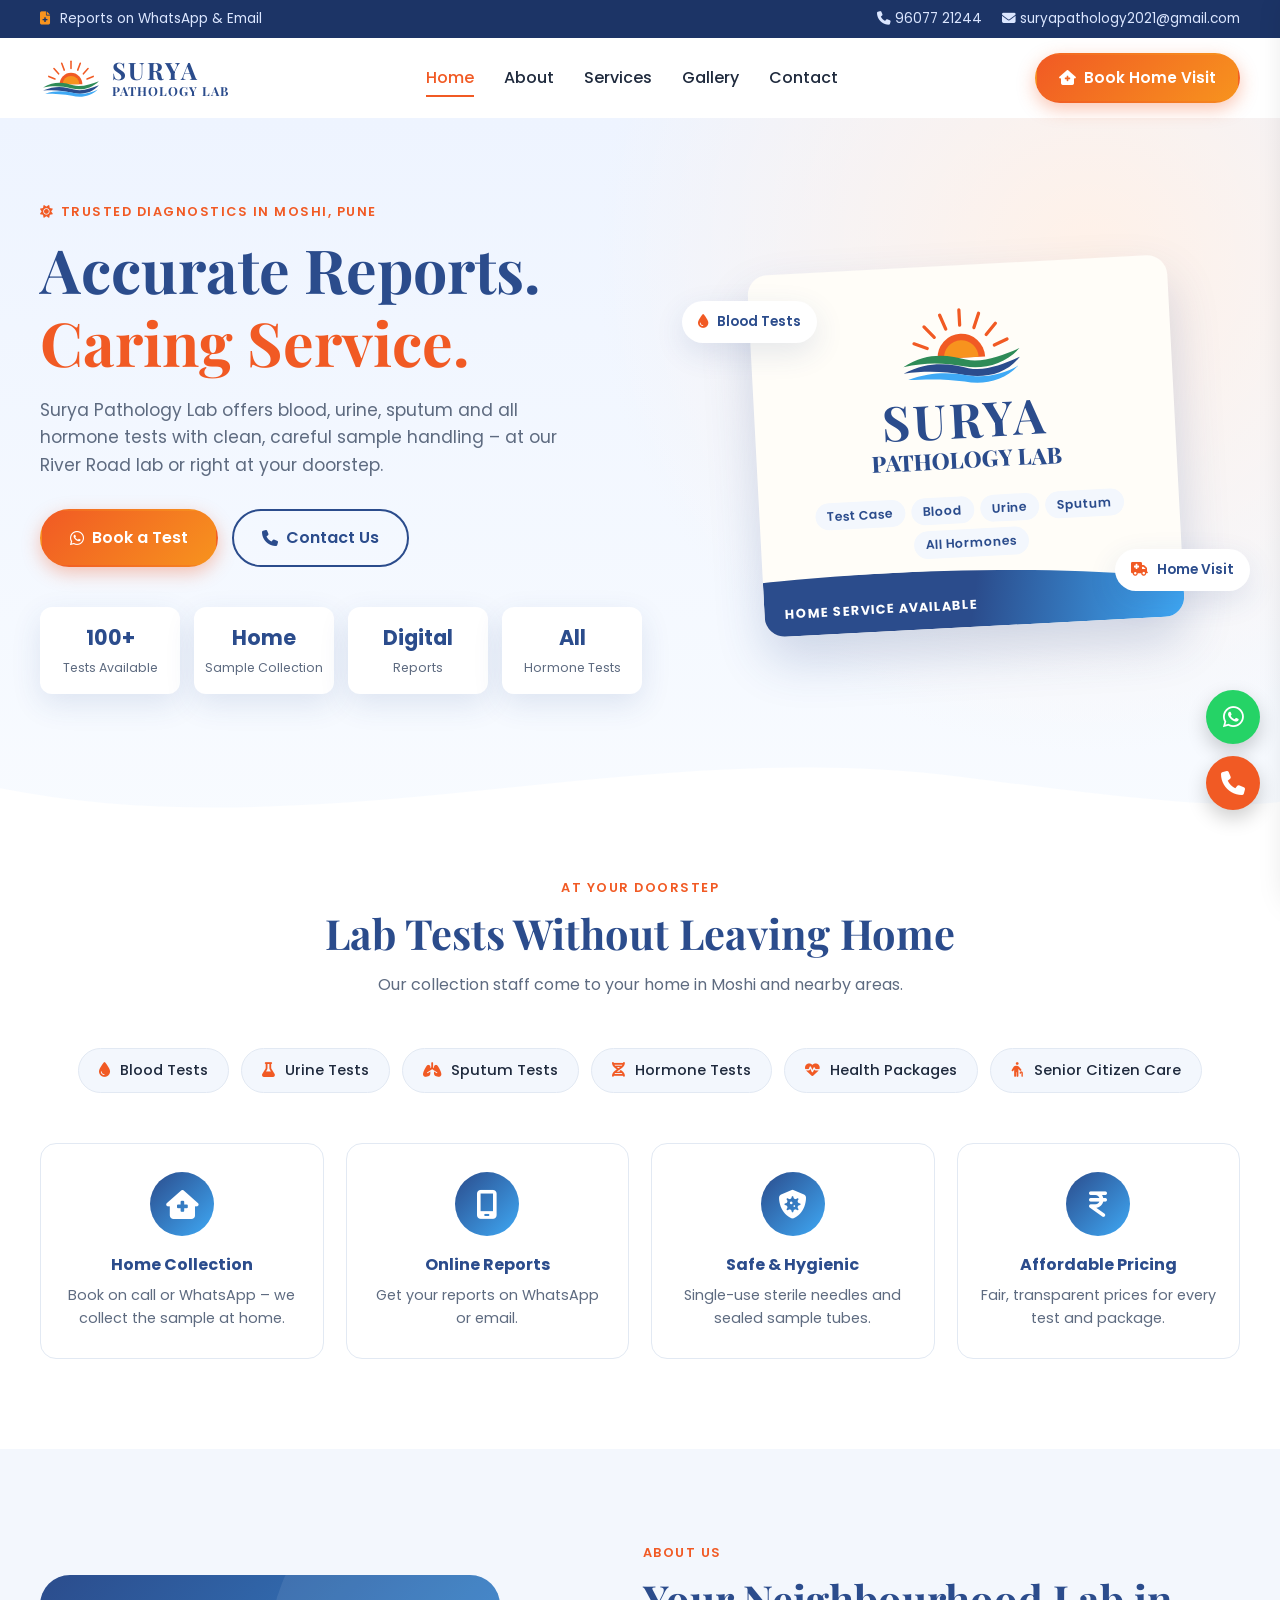
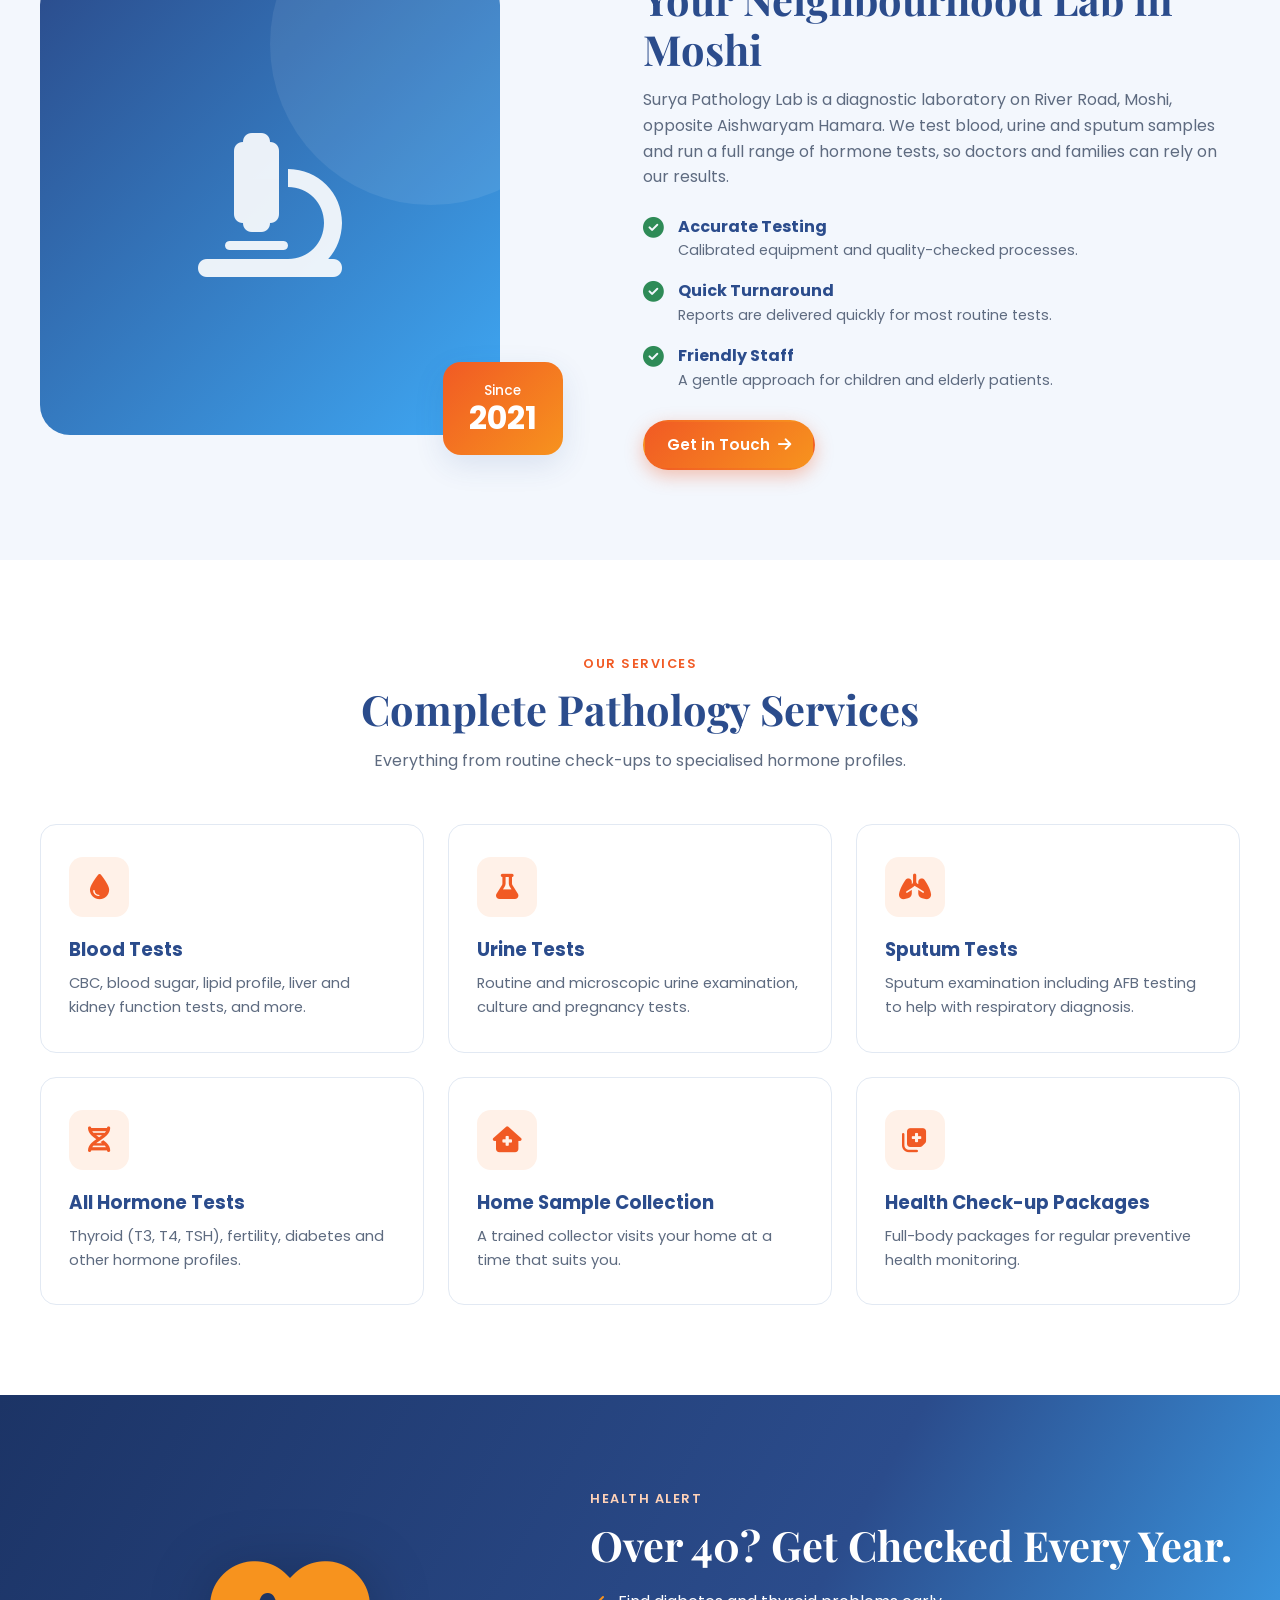
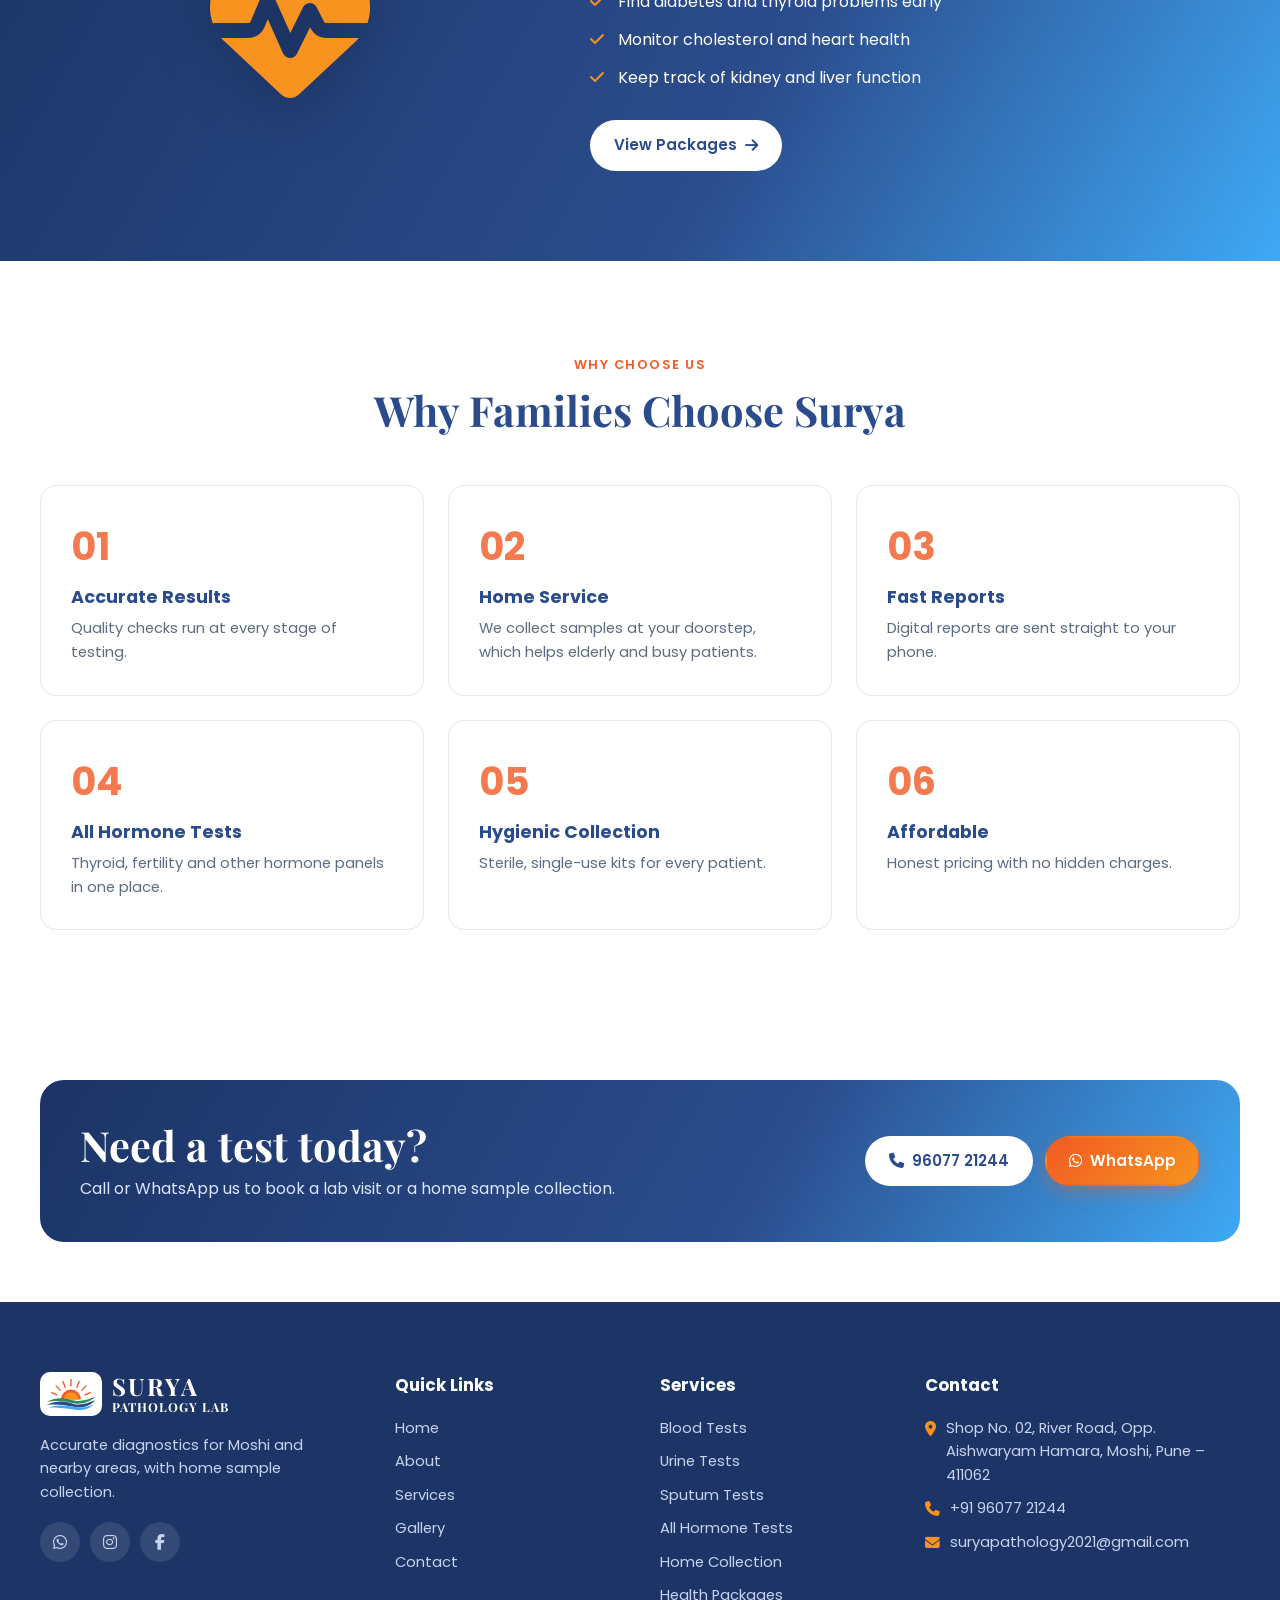
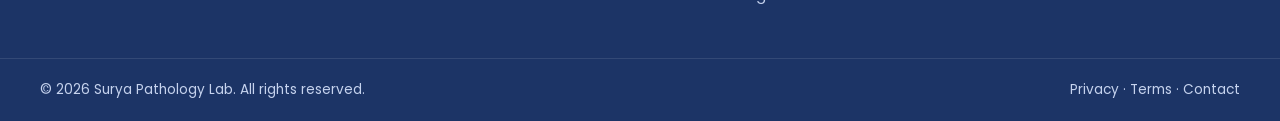
==== index.html @ c6c0c211 "Surya Pathology Lab website: 5-page static site Home, About, Services (services, tests, packages), G" ====
<!DOCTYPE html>
<html lang="en">
<head>
  <meta charset="UTF-8" />
  <meta name="viewport" content="width=device-width, initial-scale=1.0" />
  <title>Surya Pathology Lab | Blood, Urine, Sputum & Hormone Tests in Moshi, Pune</title>
  <meta name="description" content="Surya Pathology Lab, Moshi (Pune 411062): blood, urine, sputum and all hormone tests, with home sample collection. Call or WhatsApp 9607721244." />
  <link rel="icon" href="assets/logo.svg" type="image/svg+xml" />
  <link rel="preconnect" href="https://fonts.googleapis.com" />
  <link rel="preconnect" href="https://fonts.gstatic.com" crossorigin />
  <link href="https://fonts.googleapis.com/css2?family=Poppins:wght@400;500;600;700&family=Playfair+Display:wght@700;800&display=swap" rel="stylesheet" />
  <link rel="stylesheet" href="https://cdnjs.cloudflare.com/ajax/libs/font-awesome/6.5.1/css/all.min.css" />
  <link rel="stylesheet" href="style.css" />
</head>
<body id="top">

  <!-- ===== TOP BAR ===== -->
  <div class="topbar">
    <div class="container topbar-inner">
      <div class="ticker">
        <span class="ticker-item active"><i class="fa-solid fa-house-medical"></i> Home Sample Collection Available</span>
        <span class="ticker-item"><i class="fa-solid fa-file-medical"></i> Reports on WhatsApp &amp; Email</span>
        <span class="ticker-item"><i class="fa-solid fa-vial"></i> Blood · Urine · Sputum · All Hormones</span>
        <span class="ticker-item"><i class="fa-solid fa-user-doctor"></i> Trained &amp; Hygienic Sample Collection</span>
      </div>
      <div class="topbar-right">
        <a href="tel:+919607721244"><i class="fa-solid fa-phone"></i> 96077 21244</a>
        <a href="mailto:suryapathology2021@gmail.com" class="hide-sm"><i class="fa-solid fa-envelope"></i> suryapathology2021@gmail.com</a>
      </div>
    </div>
  </div>
  <!-- ===== HEADER ===== -->
  <header class="header" id="header">
    <div class="container header-inner">
      <a href="index.html" class="brand">
        <img src="assets/logo.svg" alt="Surya Pathology Lab logo" />
        <div class="brand-text">
          <strong>SURYA</strong>
          <span>PATHOLOGY LAB</span>
        </div>
      </a>
      <nav class="nav" id="nav">
        <a href="index.html" class="active">Home</a>
        <a href="about.html">About</a>
        <a href="services.html">Services</a>
        <a href="gallery.html">Gallery</a>
        <a href="contact.html">Contact</a>
      </nav>
      <div class="header-cta">
        <a href="https://wa.me/919607721244?text=Hello%20Surya%20Pathology%20Lab%2C%20I%20want%20to%20book%20a%20home%20visit." target="_blank" rel="noopener" class="btn btn-primary"><i class="fa-solid fa-house-medical"></i> Book Home Visit</a>
        <button class="menu-toggle" id="menuToggle" aria-label="Open menu"><i class="fa-solid fa-bars"></i></button>
      </div>
    </div>
  </header>

  <!-- Mobile menu -->
  <div class="mobile-menu" id="mobileMenu">
    <button class="mobile-close" id="mobileClose" aria-label="Close menu"><i class="fa-solid fa-xmark"></i></button>
    <a href="index.html" class="active">Home</a>
    <a href="about.html">About</a>
    <a href="services.html">Services</a>
    <a href="gallery.html">Gallery</a>
    <a href="contact.html">Contact</a>
    <div class="mobile-actions">
      <a href="tel:+919607721244" class="btn btn-outline"><i class="fa-solid fa-phone"></i> Call Now</a>
      <a href="https://wa.me/919607721244" target="_blank" rel="noopener" class="btn btn-primary"><i class="fa-brands fa-whatsapp"></i> WhatsApp</a>
    </div>
  </div>
  <div class="overlay" id="overlay"></div>
  <!-- ===== HERO ===== -->
  <section class="hero" id="home">
    <div class="container hero-inner">
      <div class="hero-text reveal">
        <span class="eyebrow"><i class="fa-solid fa-sun"></i> Trusted Diagnostics in Moshi, Pune</span>
        <h1>Accurate Reports.<br /><span>Caring Service.</span></h1>
        <p>Surya Pathology Lab offers blood, urine, sputum and all hormone tests with clean, careful sample handling – at our River Road lab or right at your doorstep.</p>
        <div class="hero-btns">
          <a href="https://wa.me/919607721244?text=Hello%2C%20I%20want%20to%20book%20a%20test." target="_blank" rel="noopener" class="btn btn-primary btn-lg"><i class="fa-brands fa-whatsapp"></i> Book a Test</a>
          <a href="contact.html" class="btn btn-outline btn-lg"><i class="fa-solid fa-phone"></i> Contact Us</a>
        </div>
        <div class="hero-stats">
          <div><strong>100+</strong><span>Tests Available</span></div>
          <div><strong>Home</strong><span>Sample Collection</span></div>
          <div><strong>Digital</strong><span>Reports</span></div>
          <div><strong>All</strong><span>Hormone Tests</span></div>
        </div>
      </div>
      <div class="hero-visual reveal">
        <div class="hero-card">
          <img src="assets/logo.svg" alt="" class="hero-logo" />
          <h3>SURYA</h3>
          <p>PATHOLOGY LAB</p>
          <ul class="chips">
            <li>Test Case</li><li>Blood</li><li>Urine</li><li>Sputum</li><li>All Hormones</li>
          </ul>
          <div class="hero-card-wave">HOME SERVICE AVAILABLE</div>
        </div>
        <div class="float-badge fb-1"><i class="fa-solid fa-droplet"></i> Blood Tests</div>
        <div class="float-badge fb-2"><i class="fa-solid fa-truck-medical"></i> Home Visit</div>
      </div>
    </div>
    <svg class="hero-wave" viewBox="0 0 1440 120" preserveAspectRatio="none"><path d="M0,64 C360,140 720,0 1080,50 C1260,75 1380,90 1440,80 L1440,120 L0,120 Z"/></svg>
  </section>
  <!-- ===== DOORSTEP STRIP ===== -->
  <section class="doorstep">
    <div class="container">
      <div class="section-head reveal">
        <span class="eyebrow">At Your Doorstep</span>
        <h2>Lab Tests Without Leaving Home</h2>
        <p>Our collection staff come to your home in Moshi and nearby areas.</p>
      </div>
      <ul class="service-chips reveal">
        <li><i class="fa-solid fa-droplet"></i> Blood Tests</li>
        <li><i class="fa-solid fa-flask"></i> Urine Tests</li>
        <li><i class="fa-solid fa-lungs"></i> Sputum Tests</li>
        <li><i class="fa-solid fa-dna"></i> Hormone Tests</li>
        <li><i class="fa-solid fa-heart-pulse"></i> Health Packages</li>
        <li><i class="fa-solid fa-person-cane"></i> Senior Citizen Care</li>
      </ul>
      <div class="feature-row">
        <div class="feature-card reveal"><i class="fa-solid fa-house-medical"></i><h4>Home Collection</h4><p>Book on call or WhatsApp – we collect the sample at home.</p></div>
        <div class="feature-card reveal"><i class="fa-solid fa-mobile-screen"></i><h4>Online Reports</h4><p>Get your reports on WhatsApp or email.</p></div>
        <div class="feature-card reveal"><i class="fa-solid fa-shield-virus"></i><h4>Safe &amp; Hygienic</h4><p>Single-use sterile needles and sealed sample tubes.</p></div>
        <div class="feature-card reveal"><i class="fa-solid fa-indian-rupee-sign"></i><h4>Affordable Pricing</h4><p>Fair, transparent prices for every test and package.</p></div>
      </div>
    </div>
  </section>
  <!-- ===== ABOUT ===== -->
  <section class="about" id="about">
    <div class="container about-inner">
      <div class="about-visual reveal">
        <div class="about-art">
          <i class="fa-solid fa-microscope"></i>
        </div>
        <div class="about-badge"><strong>Since</strong><span>2021</span></div>
      </div>
      <div class="about-text reveal">
        <span class="eyebrow">About Us</span>
        <h2>Your Neighbourhood Lab in Moshi</h2>
        <p>Surya Pathology Lab is a diagnostic laboratory on River Road, Moshi, opposite Aishwaryam Hamara. We test blood, urine and sputum samples and run a full range of hormone tests, so doctors and families can rely on our results.</p>
        <div class="about-points">
          <div><i class="fa-solid fa-circle-check"></i><div><h4>Accurate Testing</h4><p>Calibrated equipment and quality-checked processes.</p></div></div>
          <div><i class="fa-solid fa-circle-check"></i><div><h4>Quick Turnaround</h4><p>Reports are delivered quickly for most routine tests.</p></div></div>
          <div><i class="fa-solid fa-circle-check"></i><div><h4>Friendly Staff</h4><p>A gentle approach for children and elderly patients.</p></div></div>
        </div>
        <a href="contact.html" class="btn btn-primary">Get in Touch <i class="fa-solid fa-arrow-right"></i></a>
      </div>
    </div>
  </section>
  <!-- ===== SERVICES ===== -->
  <section class="services" id="services">
    <div class="container">
      <div class="section-head reveal">
        <span class="eyebrow">Our Services</span>
        <h2>Complete Pathology Services</h2>
        <p>Everything from routine check-ups to specialised hormone profiles.</p>
      </div>
      <div class="grid-3">
        <div class="service-card reveal"><div class="icon"><i class="fa-solid fa-droplet"></i></div><h3>Blood Tests</h3><p>CBC, blood sugar, lipid profile, liver and kidney function tests, and more.</p></div>
        <div class="service-card reveal"><div class="icon"><i class="fa-solid fa-flask"></i></div><h3>Urine Tests</h3><p>Routine and microscopic urine examination, culture and pregnancy tests.</p></div>
        <div class="service-card reveal"><div class="icon"><i class="fa-solid fa-lungs"></i></div><h3>Sputum Tests</h3><p>Sputum examination including AFB testing to help with respiratory diagnosis.</p></div>
        <div class="service-card reveal"><div class="icon"><i class="fa-solid fa-dna"></i></div><h3>All Hormone Tests</h3><p>Thyroid (T3, T4, TSH), fertility, diabetes and other hormone profiles.</p></div>
        <div class="service-card reveal"><div class="icon"><i class="fa-solid fa-house-medical"></i></div><h3>Home Sample Collection</h3><p>A trained collector visits your home at a time that suits you.</p></div>
        <div class="service-card reveal"><div class="icon"><i class="fa-solid fa-notes-medical"></i></div><h3>Health Check-up Packages</h3><p>Full-body packages for regular preventive health monitoring.</p></div>
      </div>
    </div>
  </section>
  <!-- ===== PREVENTIVE ALERT ===== -->
  <section class="alert-sec">
    <div class="container alert-inner">
      <div class="alert-art reveal"><i class="fa-solid fa-heart-pulse"></i></div>
      <div class="alert-text reveal">
        <span class="eyebrow light">Health Alert</span>
        <h2>Over 40? Get Checked Every Year.</h2>
        <ul>
          <li><i class="fa-solid fa-check"></i> Find diabetes and thyroid problems early</li>
          <li><i class="fa-solid fa-check"></i> Monitor cholesterol and heart health</li>
          <li><i class="fa-solid fa-check"></i> Keep track of kidney and liver function</li>
        </ul>
        <a href="services.html#packages" class="btn btn-light">View Packages <i class="fa-solid fa-arrow-right"></i></a>
      </div>
    </div>
  </section>
  <!-- ===== WHY CHOOSE US ===== -->
  <section class="why">
    <div class="container">
      <div class="section-head reveal">
        <span class="eyebrow">Why Choose Us</span>
        <h2>Why Families Choose Surya</h2>
      </div>
      <div class="grid-3">
        <div class="why-card reveal"><span>01</span><h4>Accurate Results</h4><p>Quality checks run at every stage of testing.</p></div>
        <div class="why-card reveal"><span>02</span><h4>Home Service</h4><p>We collect samples at your doorstep, which helps elderly and busy patients.</p></div>
        <div class="why-card reveal"><span>03</span><h4>Fast Reports</h4><p>Digital reports are sent straight to your phone.</p></div>
        <div class="why-card reveal"><span>04</span><h4>All Hormone Tests</h4><p>Thyroid, fertility and other hormone panels in one place.</p></div>
        <div class="why-card reveal"><span>05</span><h4>Hygienic Collection</h4><p>Sterile, single-use kits for every patient.</p></div>
        <div class="why-card reveal"><span>06</span><h4>Affordable</h4><p>Honest pricing with no hidden charges.</p></div>
      </div>
    </div>
  </section>
  <!-- ===== CTA ===== -->

  <section class="cta-band">
    <div class="container cta-inner">
      <div>
        <h2>Need a test today?</h2>
        <p>Call or WhatsApp us to book a lab visit or a home sample collection.</p>
      </div>
      <div class="cta-btns">
        <a href="tel:+919607721244" class="btn btn-light"><i class="fa-solid fa-phone"></i> 96077 21244</a>
        <a href="https://wa.me/919607721244" target="_blank" rel="noopener" class="btn btn-primary"><i class="fa-brands fa-whatsapp"></i> WhatsApp</a>
      </div>
    </div>
  </section>

  <!-- ===== FOOTER ===== -->
  <footer class="footer">
    <div class="container footer-grid">
      <div class="f-brand">
        <a href="index.html" class="brand light">
          <img src="assets/logo.svg" alt="Surya Pathology Lab logo" />
          <div class="brand-text"><strong>SURYA</strong><span>PATHOLOGY LAB</span></div>
        </a>
        <p>Accurate diagnostics for Moshi and nearby areas, with home sample collection.</p>
        <div class="socials">
          <a href="https://wa.me/919607721244" target="_blank" rel="noopener" aria-label="WhatsApp"><i class="fa-brands fa-whatsapp"></i></a>
          <a href="#" aria-label="Instagram"><i class="fa-brands fa-instagram"></i></a>
          <a href="#" aria-label="Facebook"><i class="fa-brands fa-facebook-f"></i></a>
        </div>
      </div>
      <div>
        <h4>Quick Links</h4>
        <ul><li><a href="index.html">Home</a></li><li><a href="about.html">About</a></li><li><a href="services.html">Services</a></li><li><a href="gallery.html">Gallery</a></li><li><a href="contact.html">Contact</a></li></ul>
      </div>
      <div>
        <h4>Services</h4>
        <ul><li>Blood Tests</li><li>Urine Tests</li><li>Sputum Tests</li><li>All Hormone Tests</li><li>Home Collection</li><li>Health Packages</li></ul>
      </div>
      <div>
        <h4>Contact</h4>
        <ul class="f-contact">
          <li><i class="fa-solid fa-location-dot"></i> Shop No. 02, River Road, Opp. Aishwaryam Hamara, Moshi, Pune – 411062</li>
          <li><i class="fa-solid fa-phone"></i> <a href="tel:+919607721244">+91 96077 21244</a></li>
          <li><i class="fa-solid fa-envelope"></i> <a href="mailto:suryapathology2021@gmail.com">suryapathology2021@gmail.com</a></li>
        </ul>
      </div>
    </div>
    <div class="footer-bottom">
      <div class="container fb-inner">
        <p>© <span id="year"></span> Surya Pathology Lab. All rights reserved.</p>
        <p><a href="#">Privacy</a> · <a href="#">Terms</a> · <a href="contact.html">Contact</a></p>
      </div>
    </div>
  </footer>
  <!-- ===== FLOATING BUTTONS ===== -->
  <div class="floating">
    <a href="https://wa.me/919607721244" target="_blank" rel="noopener" class="fl-wa" aria-label="WhatsApp"><i class="fa-brands fa-whatsapp"></i></a>
    <a href="tel:+919607721244" class="fl-call" aria-label="Call"><i class="fa-solid fa-phone"></i></a>
  </div>
  <a href="#top" class="to-top" id="toTop" aria-label="Back to top"><i class="fa-solid fa-arrow-up"></i></a>

  <!-- Mobile bottom bar -->
  <div class="bottom-bar">
    <a href="tel:+919607721244"><i class="fa-solid fa-phone"></i> Call</a>
    <a href="https://wa.me/919607721244" target="_blank" rel="noopener"><i class="fa-brands fa-whatsapp"></i> WhatsApp</a>
    <a href="contact.html"><i class="fa-solid fa-calendar-check"></i> Book</a>
  </div>

  <script src="script.js"></script>
</body>
</html>
---- style.css ----
/* ===== Surya Pathology Lab – colours taken from the visiting card ===== */
:root {
  --blue: #2b4c8c;
  --blue-dark: #1c3466;
  --sky: #3fa9f5;
  --orange: #f15a24;
  --orange-2: #f7931e;
  --green: #2e8b57;
  --bg: #ffffff;
  --bg-soft: #f3f7fd;
  --text: #1f2a3d;
  --muted: #5e6b80;
  --border: #e2e9f3;
  --radius: 16px;
  --shadow: 0 10px 30px rgba(43, 76, 140, 0.12);
}

* { margin: 0; padding: 0; box-sizing: border-box; }
html { scroll-behavior: smooth; scroll-padding-top: 90px; }
body { font-family: "Poppins", sans-serif; color: var(--text); background: var(--bg); line-height: 1.6; overflow-x: hidden; }
img { max-width: 100%; display: block; }
a { color: inherit; text-decoration: none; }
ul { list-style: none; }
.container { width: min(1200px, 100% - 32px); margin-inline: auto; }
section { padding: 90px 0; }
.hidden { display: none !important; }

/* ===== Buttons ===== */
.btn { display: inline-flex; align-items: center; justify-content: center; gap: 8px; padding: 11px 22px; border-radius: 50px; font-weight: 600; font-size: .95rem; border: 2px solid transparent; cursor: pointer; transition: .25s; font-family: inherit; }
.btn-lg { padding: 14px 28px; font-size: 1rem; }
.btn-primary { background: linear-gradient(135deg, var(--orange), var(--orange-2)); color: #fff; box-shadow: 0 6px 18px rgba(241, 90, 36, .35); }
.btn-primary:hover { transform: translateY(-2px); box-shadow: 0 10px 24px rgba(241, 90, 36, .45); }
.btn-outline { border-color: var(--blue); color: var(--blue); background: transparent; }
.btn-outline:hover { background: var(--blue); color: #fff; }
.btn-light { background: #fff; color: var(--blue); }
.btn-light:hover { background: var(--orange); color: #fff; }

/* ===== Headings ===== */
.eyebrow { display: inline-flex; align-items: center; gap: 6px; color: var(--orange); font-weight: 600; text-transform: uppercase; letter-spacing: 1.5px; font-size: .8rem; margin-bottom: 10px; }
.eyebrow.light { color: #ffd2b8; }
h1, h2 { font-family: "Playfair Display", serif; color: var(--blue); line-height: 1.2; }
h2 { font-size: clamp(1.8rem, 3.5vw, 2.6rem); margin-bottom: 14px; }
.section-head { text-align: center; max-width: 640px; margin: 0 auto 50px; }
.section-head.left { text-align: left; margin: 0 0 30px; }
.section-head p { color: var(--muted); }

/* ===== Top bar ===== */
.topbar { background: var(--blue-dark); color: #dbe6ff; font-size: .85rem; padding: 8px 0; }
.topbar-inner { display: flex; justify-content: space-between; align-items: center; gap: 16px; }
.ticker { position: relative; height: 22px; flex: 1; overflow: hidden; }
.ticker-item { position: absolute; inset: 0; opacity: 0; transform: translateY(100%); transition: .5s; white-space: nowrap; }
.ticker-item.active { opacity: 1; transform: translateY(0); }
.ticker-item i { color: var(--orange-2); margin-right: 6px; }
.topbar-right { display: flex; gap: 20px; }
.topbar-right a:hover { color: #fff; }

/* ===== Header ===== */
.header { position: sticky; top: 0; z-index: 100; background: rgba(255,255,255,.96); backdrop-filter: blur(8px); transition: .3s; }
.header.scrolled { box-shadow: 0 4px 20px rgba(0,0,0,.08); }
.header-inner { display: flex; align-items: center; justify-content: space-between; height: 80px; gap: 20px; }
.brand { display: flex; align-items: center; gap: 10px; }
.brand img { width: 62px; }
.brand-text { display: flex; flex-direction: column; line-height: 1; font-family: "Playfair Display", serif; color: var(--blue); }
.brand-text strong { font-size: 1.5rem; letter-spacing: 2px; }
.brand-text span { font-size: .78rem; font-weight: 700; letter-spacing: 1px; margin-top: 3px; }
.brand.light .brand-text { color: #fff; }
.nav { display: flex; gap: 30px; }
.nav a { font-weight: 500; position: relative; padding: 4px 0; }
.nav a::after { content: ""; position: absolute; left: 0; bottom: -2px; width: 0; height: 2px; background: var(--orange); transition: .3s; }
.nav a:hover, .nav a.active { color: var(--orange); }
.nav a:hover::after, .nav a.active::after { width: 100%; }
.header-cta { display: flex; align-items: center; gap: 12px; }
.menu-toggle { display: none; background: var(--bg-soft); border: 0; width: 44px; height: 44px; border-radius: 10px; font-size: 1.2rem; color: var(--blue); cursor: pointer; }

/* Mobile menu */
.mobile-menu { position: fixed; top: 0; right: -320px; width: 300px; height: 100%; background: #fff; z-index: 300; padding: 70px 28px 28px; display: flex; flex-direction: column; gap: 6px; transition: .35s; box-shadow: -10px 0 30px rgba(0,0,0,.15); }
.mobile-menu.open { right: 0; }
.mobile-menu > a { padding: 12px 0; border-bottom: 1px solid var(--border); font-weight: 500; }
.mobile-close { position: absolute; top: 18px; right: 18px; background: none; border: 0; font-size: 1.5rem; color: var(--blue); cursor: pointer; }
.mobile-actions { display: grid; gap: 10px; margin-top: 20px; }
.overlay { position: fixed; inset: 0; background: rgba(0,0,0,.4); z-index: 250; opacity: 0; pointer-events: none; transition: .3s; }
.overlay.show { opacity: 1; pointer-events: auto; }

/* ===== Hero ===== */
.hero { position: relative; background: radial-gradient(circle at 85% 20%, #fff1e8 0, transparent 40%), linear-gradient(180deg, #eef4ff, #f8fbff); padding: 80px 0 140px; }
.hero-inner { display: grid; grid-template-columns: 1.1fr 1fr; gap: 50px; align-items: center; }
.hero h1 { font-size: clamp(2.3rem, 5vw, 3.8rem); margin-bottom: 18px; }
.hero h1 span { color: var(--orange); }
.hero-text > p { color: var(--muted); font-size: 1.08rem; max-width: 540px; margin-bottom: 30px; }
.hero-btns { display: flex; flex-wrap: wrap; gap: 14px; margin-bottom: 40px; }
.hero-stats { display: grid; grid-template-columns: repeat(4, 1fr); gap: 14px; }
.hero-stats div { background: #fff; border-radius: 12px; padding: 14px 10px; text-align: center; box-shadow: var(--shadow); }
.hero-stats strong { display: block; color: var(--blue); font-size: 1.3rem; }
.hero-stats span { font-size: .78rem; color: var(--muted); }

.hero-visual { position: relative; display: flex; justify-content: center; }
.hero-card { position: relative; width: min(420px, 100%); background: #fffdf8; border-radius: 20px; padding: 36px 28px 70px; text-align: center; box-shadow: 0 25px 50px rgba(43, 76, 140, .2); overflow: hidden; transform: rotate(-3deg); }
.hero-logo { width: 130px; margin: 0 auto 6px; }
.hero-card h3 { font-family: "Playfair Display", serif; font-size: 3rem; color: var(--blue); letter-spacing: 3px; line-height: 1; }
.hero-card p { font-family: "Playfair Display", serif; font-weight: 800; color: var(--blue); font-size: 1.4rem; margin-bottom: 18px; }
.chips { display: flex; flex-wrap: wrap; justify-content: center; gap: 6px; }
.chips li { font-size: .78rem; font-weight: 600; padding: 4px 12px; border-radius: 30px; background: var(--bg-soft); color: var(--blue); }
.hero-card-wave { position: absolute; left: 0; right: 0; bottom: 0; padding: 26px 20px 12px; color: #fff; font-size: .8rem; font-weight: 700; letter-spacing: 1px; text-align: left; background: linear-gradient(100deg, var(--blue) 50%, var(--sky)); clip-path: ellipse(90% 100% at 30% 100%); }
.float-badge { position: absolute; background: #fff; padding: 10px 16px; border-radius: 40px; font-weight: 600; font-size: .85rem; color: var(--blue); box-shadow: var(--shadow); animation: float 4s ease-in-out infinite; }
.float-badge i { color: var(--orange); margin-right: 6px; }
.fb-1 { top: 10%; left: -10px; }
.fb-2 { bottom: 10%; right: -10px; animation-delay: 2s; }
@keyframes float { 50% { transform: translateY(-12px); } }
.hero-wave { position: absolute; bottom: -1px; left: 0; width: 100%; height: 100px; fill: #fff; }

/* ===== Inner page banner ===== */
.page-banner { position: relative; padding: 70px 0 60px; text-align: center; color: #fff; background: radial-gradient(circle at 85% 20%, rgba(247,147,30,.35) 0, transparent 35%), linear-gradient(120deg, var(--blue-dark), var(--blue) 60%, var(--sky)); }
.page-banner h1 { color: #fff; font-size: clamp(2rem, 5vw, 3rem); margin-bottom: 8px; }
.page-banner p { color: #dbe6ff; margin-bottom: 14px; }
.crumbs { display: inline-flex; align-items: center; gap: 10px; padding: 6px 18px; border-radius: 30px; background: rgba(255,255,255,.12); font-size: .88rem; }
.crumbs i { font-size: .7rem; color: var(--orange-2); }
.crumbs a:hover { color: var(--orange-2); }
.page-banner + section { padding-top: 70px; }

/* ===== Services page sub-nav ===== */
.subnav { position: sticky; top: 80px; z-index: 90; background: #fff; border-bottom: 1px solid var(--border); }
.subnav-inner { display: flex; justify-content: center; gap: 10px; padding: 12px 0; overflow-x: auto; }
.subnav a { flex-shrink: 0; padding: 8px 18px; border-radius: 30px; background: var(--bg-soft); font-weight: 500; font-size: .9rem; color: var(--blue); transition: .25s; }
.subnav a i { color: var(--orange); margin-right: 6px; }
.subnav a:hover, .subnav a.active { background: var(--blue); color: #fff; }
.subnav a:hover i, .subnav a.active i { color: var(--orange-2); }
.page-banner + .subnav + section { padding-top: 70px; }

/* ===== Gallery ===== */
.g-filters { display: flex; justify-content: center; flex-wrap: wrap; gap: 10px; margin-bottom: 36px; }
.g-filters button { padding: 9px 20px; border-radius: 30px; border: 1px solid var(--border); background: #fff; font-family: inherit; font-weight: 500; color: var(--blue); cursor: pointer; transition: .25s; }
.g-filters button:hover, .g-filters button.active { background: var(--orange); border-color: var(--orange); color: #fff; }
.g-grid { display: grid; grid-template-columns: repeat(3, 1fr); gap: 20px; }
.g-item { position: relative; aspect-ratio: 4 / 3; border-radius: 18px; overflow: hidden; cursor: zoom-in; background: var(--bg-soft); box-shadow: var(--shadow); }
.g-item.hide { display: none; }
.g-item img { width: 100%; height: 100%; object-fit: cover; transition: transform .5s; }
.g-item:hover img { transform: scale(1.06); }
.g-ph { display: none; }
.g-item.ph { cursor: default; }
.g-item.ph img { display: none; }
.g-item.ph .g-ph { display: grid; place-items: center; width: 100%; height: 100%; background: linear-gradient(135deg, var(--blue), var(--sky)); }
.g-item.ph:nth-child(3n+2) .g-ph { background: linear-gradient(135deg, var(--orange), var(--orange-2)); }
.g-item.ph:nth-child(3n) .g-ph { background: linear-gradient(135deg, var(--blue-dark), var(--green)); }
.g-ph i { font-size: 4rem; color: rgba(255,255,255,.9); }
.g-item figcaption { position: absolute; left: 0; right: 0; bottom: 0; padding: 30px 18px 14px; color: #fff; font-weight: 600; background: linear-gradient(transparent, rgba(0,0,0,.6)); }
.lightbox { position: fixed; inset: 0; z-index: 400; background: rgba(10,20,40,.92); display: none; flex-direction: column; align-items: center; justify-content: center; gap: 14px; padding: 20px; }
.lightbox.open { display: flex; }
.lightbox img { max-width: 100%; max-height: 80vh; border-radius: 12px; }
.lightbox p { color: #fff; font-weight: 500; }
.lb-close { position: absolute; top: 18px; right: 22px; background: none; border: 0; color: #fff; font-size: 2rem; cursor: pointer; }

/* ===== CTA band ===== */
.cta-band { padding: 60px 0; }
.cta-inner { display: flex; justify-content: space-between; align-items: center; gap: 24px; flex-wrap: wrap; padding: 40px; border-radius: 24px; background: linear-gradient(120deg, var(--blue-dark), var(--blue) 60%, var(--sky)); color: #fff; }
.cta-inner h2 { color: #fff; margin-bottom: 6px; }
.cta-inner p { color: #dbe6ff; }
.cta-btns { display: flex; gap: 12px; flex-wrap: wrap; }

/* ===== Doorstep ===== */
.doorstep { padding-top: 40px; }
.service-chips { display: flex; flex-wrap: wrap; justify-content: center; gap: 12px; margin-bottom: 50px; }
.service-chips li { padding: 10px 20px; border-radius: 40px; border: 1px solid var(--border); background: var(--bg-soft); font-weight: 500; font-size: .92rem; }
.service-chips i { color: var(--orange); margin-right: 6px; }
.feature-row { display: grid; grid-template-columns: repeat(4, 1fr); gap: 22px; }
.feature-card { padding: 28px 22px; border-radius: var(--radius); background: #fff; border: 1px solid var(--border); text-align: center; transition: .3s; }
.feature-card:hover { transform: translateY(-6px); box-shadow: var(--shadow); border-color: transparent; }
.feature-card i { font-size: 1.8rem; color: #fff; width: 64px; height: 64px; display: grid; place-items: center; margin: 0 auto 16px; border-radius: 50%; background: linear-gradient(135deg, var(--blue), var(--sky)); }
.feature-card h4 { color: var(--blue); margin-bottom: 6px; }
.feature-card p { color: var(--muted); font-size: .9rem; }

/* ===== About ===== */
.about { background: var(--bg-soft); }
.about-inner { display: grid; grid-template-columns: 1fr 1.1fr; gap: 60px; align-items: center; }
.about-visual { position: relative; }
.about-art { aspect-ratio: 1 / 1; max-width: 460px; border-radius: 30px; background: linear-gradient(135deg, var(--blue), var(--sky)); display: grid; place-items: center; position: relative; overflow: hidden; }
.about-art::before { content: ""; position: absolute; width: 70%; height: 70%; border-radius: 50%; background: rgba(255,255,255,.08); top: -20%; right: -20%; }
.about-art i { font-size: 9rem; color: #fff; opacity: .9; }
.about-badge { position: absolute; bottom: -20px; right: 20px; background: linear-gradient(135deg, var(--orange), var(--orange-2)); color: #fff; padding: 18px 26px; border-radius: 18px; text-align: center; box-shadow: var(--shadow); }
.about-badge strong { display: block; font-size: .85rem; font-weight: 500; }
.about-badge span { font-size: 2rem; font-weight: 700; line-height: 1; }
.about-text > p { color: var(--muted); margin-bottom: 24px; }
.about-points { display: grid; gap: 16px; margin-bottom: 28px; }
.about-points > div { display: flex; gap: 14px; }
.about-points i { color: var(--green); font-size: 1.3rem; margin-top: 3px; }
.about-points h4 { color: var(--blue); }
.about-points p { color: var(--muted); font-size: .9rem; }

/* ===== Services ===== */
.grid-3 { display: grid; grid-template-columns: repeat(3, 1fr); gap: 24px; }
.grid-4 { display: grid; grid-template-columns: repeat(4, 1fr); gap: 22px; }
.service-card { padding: 32px 28px; border-radius: var(--radius); background: #fff; border: 1px solid var(--border); transition: .3s; position: relative; overflow: hidden; }
.service-card::after { content: ""; position: absolute; left: 0; bottom: 0; height: 4px; width: 0; background: linear-gradient(90deg, var(--orange), var(--sky)); transition: .4s; }
.service-card:hover { transform: translateY(-6px); box-shadow: var(--shadow); }
.service-card:hover::after { width: 100%; }
.service-card .icon { width: 60px; height: 60px; border-radius: 14px; display: grid; place-items: center; background: #fff1e8; color: var(--orange); font-size: 1.6rem; margin-bottom: 18px; }
.service-card h3 { color: var(--blue); margin-bottom: 8px; font-size: 1.15rem; }
.service-card p { color: var(--muted); font-size: .92rem; }

/* ===== Tests ===== */
.tests { background: var(--bg-soft); }
.test-search { max-width: 520px; margin: 0 auto 36px; position: relative; }
.test-search i { position: absolute; left: 20px; top: 50%; transform: translateY(-50%); color: var(--muted); }
.test-search input { width: 100%; padding: 15px 20px 15px 50px; border-radius: 50px; border: 1px solid var(--border); font-family: inherit; font-size: 1rem; outline: none; }
.test-search input:focus { border-color: var(--sky); box-shadow: 0 0 0 4px rgba(63,169,245,.15); }
.test-grid { display: grid; grid-template-columns: repeat(4, 1fr); gap: 16px; }
.test-card { background: #fff; border-radius: 14px; padding: 18px; display: flex; align-items: center; gap: 14px; border: 1px solid var(--border); transition: .25s; }
.test-card:hover { border-color: var(--orange); transform: translateY(-3px); box-shadow: var(--shadow); }
.test-card i.ti { width: 44px; height: 44px; flex-shrink: 0; border-radius: 12px; display: grid; place-items: center; background: var(--bg-soft); color: var(--blue); }
.test-card h4 { font-size: .95rem; color: var(--text); line-height: 1.3; }
.test-card small { color: var(--orange); font-weight: 600; font-size: .78rem; }
.test-empty { grid-column: 1 / -1; text-align: center; color: var(--muted); }

/* ===== Packages ===== */
.pkg-card { position: relative; padding: 34px 26px; border-radius: 20px; border: 1px solid var(--border); background: #fff; display: flex; flex-direction: column; transition: .3s; }
.pkg-card:hover { box-shadow: var(--shadow); transform: translateY(-6px); }
.pkg-card h3 { color: var(--blue); font-size: 1.25rem; }
.pkg-card .price { font-size: 2.2rem; font-weight: 700; color: var(--orange); margin: 8px 0 18px; }
.pkg-card ul { flex: 1; margin-bottom: 24px; display: grid; gap: 10px; }
.pkg-card li { font-size: .92rem; padding-left: 24px; position: relative; color: var(--muted); }
.pkg-card li::before { content: "\f00c"; font-family: "Font Awesome 6 Free"; font-weight: 900; position: absolute; left: 0; color: var(--green); }
.pkg-card.featured { background: linear-gradient(160deg, var(--blue), var(--blue-dark)); border: 0; transform: scale(1.04); }
.pkg-card.featured h3, .pkg-card.featured li { color: #fff; }
.pkg-card.featured .price { color: var(--orange-2); }
.pkg-card.featured li::before { color: var(--orange-2); }
.tag { position: absolute; top: -13px; left: 50%; transform: translateX(-50%); background: var(--orange); color: #fff; font-size: .75rem; font-weight: 600; padding: 4px 14px; border-radius: 30px; white-space: nowrap; }
.pkg-strip { margin-top: 40px; display: flex; justify-content: space-between; align-items: center; flex-wrap: wrap; gap: 16px; padding: 22px 30px; border-radius: 16px; background: linear-gradient(90deg, var(--blue), var(--sky)); color: #fff; }
.pkg-strip i { margin-right: 8px; }

/* ===== Alert ===== */
.alert-sec { background: linear-gradient(120deg, var(--blue-dark), var(--blue) 60%, var(--sky)); color: #fff; }
.alert-inner { display: grid; grid-template-columns: 1fr 1.3fr; gap: 50px; align-items: center; }
.alert-art { display: grid; place-items: center; }
.alert-art i { font-size: 10rem; color: var(--orange-2); filter: drop-shadow(0 10px 30px rgba(0,0,0,.25)); animation: pulse 1.6s ease-in-out infinite; }
@keyframes pulse { 50% { transform: scale(1.08); } }
.alert-text h2 { color: #fff; }
.alert-text ul { display: grid; gap: 12px; margin: 20px 0 30px; }
.alert-text li i { color: var(--orange-2); margin-right: 10px; }

/* ===== Our lab ===== */
.lab-inner { display: grid; grid-template-columns: 1.1fr 1fr; gap: 50px; align-items: center; }
.lab-text p { color: var(--muted); margin-bottom: 26px; }
.lab-banner { padding: 40px; border-radius: 24px; background: #fff1e8; border: 2px dashed var(--orange-2); text-align: center; }
.lab-banner i { font-size: 3rem; color: var(--orange); margin-bottom: 14px; }
.lab-banner h3 { color: var(--blue); margin-bottom: 6px; }
.lab-banner p { color: var(--muted); }

/* ===== Location ===== */
.location { background: var(--bg-soft); }
.loc-wrap { display: grid; grid-template-columns: 1fr 1.3fr; gap: 30px; }
.loc-card { background: #fff; padding: 34px; border-radius: 20px; box-shadow: var(--shadow); }
.loc-card h3 { color: var(--blue); margin-bottom: 10px; }
.loc-card h3 i { color: var(--orange); }
.addr { color: var(--muted); margin-bottom: 20px; }
.loc-card ul { display: grid; gap: 12px; margin-bottom: 26px; }
.loc-card li i { width: 22px; color: var(--orange); }
.loc-card li a:hover { color: var(--orange); }
.map { border-radius: 20px; overflow: hidden; min-height: 340px; box-shadow: var(--shadow); }
.map iframe { width: 100%; height: 100%; min-height: 340px; border: 0; }

/* ===== Why ===== */
.why-card { padding: 30px; border-radius: var(--radius); border: 1px solid var(--border); transition: .3s; }
.why-card:hover { background: var(--blue); color: #fff; transform: translateY(-5px); }
.why-card:hover h4, .why-card:hover p { color: #fff; }
.why-card span { font-size: 2.4rem; font-weight: 700; color: var(--orange); opacity: .8; }
.why-card h4 { color: var(--blue); margin: 6px 0; font-size: 1.1rem; }
.why-card p { color: var(--muted); font-size: .92rem; }

/* ===== FAQ ===== */
.faq { background: var(--bg-soft); }
.faq-inner { display: grid; grid-template-columns: 1.6fr 1fr; gap: 40px; align-items: start; }
details { background: #fff; border-radius: 14px; margin-bottom: 14px; border: 1px solid var(--border); overflow: hidden; }
summary { padding: 18px 22px; font-weight: 600; cursor: pointer; list-style: none; display: flex; justify-content: space-between; gap: 10px; color: var(--blue); }
summary::-webkit-details-marker { display: none; }
summary::after { content: "+"; font-size: 1.4rem; line-height: 1; color: var(--orange); transition: .3s; }
details[open] summary::after { transform: rotate(45deg); }
details p { padding: 0 22px 18px; color: var(--muted); }
.help-card { position: sticky; top: 110px; padding: 36px 30px; border-radius: 22px; background: linear-gradient(160deg, var(--orange), var(--orange-2)); color: #fff; text-align: center; display: grid; gap: 12px; }
.help-card > i { font-size: 3rem; }
.help-card h3 { font-size: 1.5rem; }

/* ===== Contact ===== */
.contact-inner { display: grid; grid-template-columns: 1fr 1.2fr; gap: 50px; align-items: start; }
.contact-info > p { color: var(--muted); margin-bottom: 26px; }
.contact-line { display: flex; align-items: center; gap: 16px; padding: 16px 20px; border-radius: 14px; border: 1px solid var(--border); margin-bottom: 14px; transition: .25s; word-break: break-word; }
.contact-line:hover { border-color: var(--orange); box-shadow: var(--shadow); }
.contact-line i { width: 46px; height: 46px; flex-shrink: 0; display: grid; place-items: center; border-radius: 50%; background: #fff1e8; color: var(--orange); font-size: 1.2rem; }
.contact-line small { display: block; color: var(--muted); font-size: .78rem; }
.contact-line div { font-weight: 600; color: var(--blue); }
.contact-form { background: #fff; padding: 36px; border-radius: 22px; box-shadow: var(--shadow); display: grid; gap: 16px; }
.contact-form label { display: grid; gap: 6px; font-weight: 500; font-size: .9rem; }
.contact-form input, .contact-form select, .contact-form textarea { padding: 13px 16px; border: 1px solid var(--border); border-radius: 12px; font-family: inherit; font-size: .95rem; outline: none; background: var(--bg-soft); }
.contact-form input:focus, .contact-form select:focus, .contact-form textarea:focus { border-color: var(--sky); background: #fff; }
.contact-form .check { display: flex; align-items: center; gap: 10px; }
.contact-form .check input { width: 18px; height: 18px; accent-color: var(--orange); }

/* ===== Footer ===== */
.footer { background: var(--blue-dark); color: #c6d3ee; padding-top: 70px; }
.footer-grid { display: grid; grid-template-columns: 1.4fr 1fr 1fr 1.4fr; gap: 40px; padding-bottom: 50px; }
.footer .brand img { background: #fff; border-radius: 10px; padding: 4px; }
.f-brand p { margin: 18px 0; font-size: .92rem; }
.socials { display: flex; gap: 10px; }
.socials a { width: 40px; height: 40px; display: grid; place-items: center; border-radius: 50%; background: rgba(255,255,255,.1); transition: .25s; }
.socials a:hover { background: var(--orange); color: #fff; }
.footer h4 { color: #fff; margin-bottom: 18px; font-size: 1.05rem; }
.footer ul { display: grid; gap: 10px; font-size: .92rem; }
.footer ul a:hover { color: var(--orange-2); }
.f-contact li { display: flex; gap: 10px; word-break: break-word; }
.f-contact i { color: var(--orange-2); margin-top: 5px; }
.footer-bottom { border-top: 1px solid rgba(255,255,255,.1); padding: 20px 0; font-size: .85rem; }
.fb-inner { display: flex; justify-content: space-between; flex-wrap: wrap; gap: 10px; }
.fb-inner a:hover { color: #fff; }

/* ===== Floating ===== */
.floating { position: fixed; right: 20px; bottom: 90px; display: grid; gap: 12px; z-index: 90; }
.floating a { width: 54px; height: 54px; border-radius: 50%; display: grid; place-items: center; color: #fff; font-size: 1.5rem; box-shadow: 0 8px 20px rgba(0,0,0,.2); transition: .25s; }
.floating a:hover { transform: scale(1.1); }
.fl-wa { background: #25d366; animation: ring 2.5s infinite; }
.fl-call { background: var(--orange); }
@keyframes ring { 0% { box-shadow: 0 0 0 0 rgba(37,211,102,.6); } 70% { box-shadow: 0 0 0 16px rgba(37,211,102,0); } 100% { box-shadow: 0 0 0 0 rgba(37,211,102,0); } }
.to-top { position: fixed; right: 20px; bottom: 24px; width: 46px; height: 46px; border-radius: 50%; background: var(--blue); color: #fff; display: grid; place-items: center; z-index: 90; opacity: 0; pointer-events: none; transition: .3s; }
.to-top.show { opacity: 1; pointer-events: auto; }
.bottom-bar { display: none; }

/* ===== Reveal animation ===== */
.reveal { opacity: 0; transform: translateY(30px); transition: opacity .7s ease, transform .7s ease; }
.reveal.visible { opacity: 1; transform: none; }

/* ===== Responsive ===== */
@media (max-width: 1024px) {
  .nav { display: none; }
  .menu-toggle { display: grid; place-items: center; }
  .feature-row, .grid-4, .test-grid { grid-template-columns: repeat(2, 1fr); }
  .grid-3, .g-grid { grid-template-columns: repeat(2, 1fr); }
  .footer-grid { grid-template-columns: 1fr 1fr; }
  .pkg-card.featured { transform: none; }
}
@media (max-width: 860px) {
  section { padding: 70px 0; }
  .hero-inner, .about-inner, .alert-inner, .lab-inner, .loc-wrap, .faq-inner, .contact-inner { grid-template-columns: 1fr; }
  .hero { padding: 50px 0 120px; }
  .hero-visual { margin-top: 20px; }
  .about-art { max-width: 100%; aspect-ratio: 16 / 10; }
  .alert-art i { font-size: 6rem; }
  .help-card { position: static; }
}
@media (max-width: 600px) {
  .hide-sm { display: none; }
  .header-inner { height: 70px; }
  .header-cta .btn { display: none; }
  .brand img { width: 50px; }
  .brand-text strong { font-size: 1.25rem; }
  .hero-stats { grid-template-columns: repeat(2, 1fr); }
  .feature-row, .grid-3, .grid-4, .test-grid, .footer-grid, .g-grid { grid-template-columns: 1fr; }
  .subnav { top: 70px; }
  .subnav-inner { justify-content: flex-start; }
  .fb-1 { left: 0; } .fb-2 { right: 0; }
  .hero-card h3 { font-size: 2.4rem; }
  .contact-form, .loc-card { padding: 24px; }
  .pkg-strip { flex-direction: column; text-align: center; }
  .floating { display: none; }
  .to-top { display: none; }
  body { padding-bottom: 60px; }
  .bottom-bar { display: grid; grid-template-columns: repeat(3, 1fr); position: fixed; bottom: 0; left: 0; right: 0; z-index: 95; background: #fff; box-shadow: 0 -4px 16px rgba(0,0,0,.1); }
  .bottom-bar a { padding: 14px 0; text-align: center; font-weight: 600; font-size: .9rem; color: var(--blue); }
  .bottom-bar a:nth-child(2) { background: #25d366; color: #fff; }
  .bottom-bar a:nth-child(3) { background: var(--orange); color: #fff; }
}
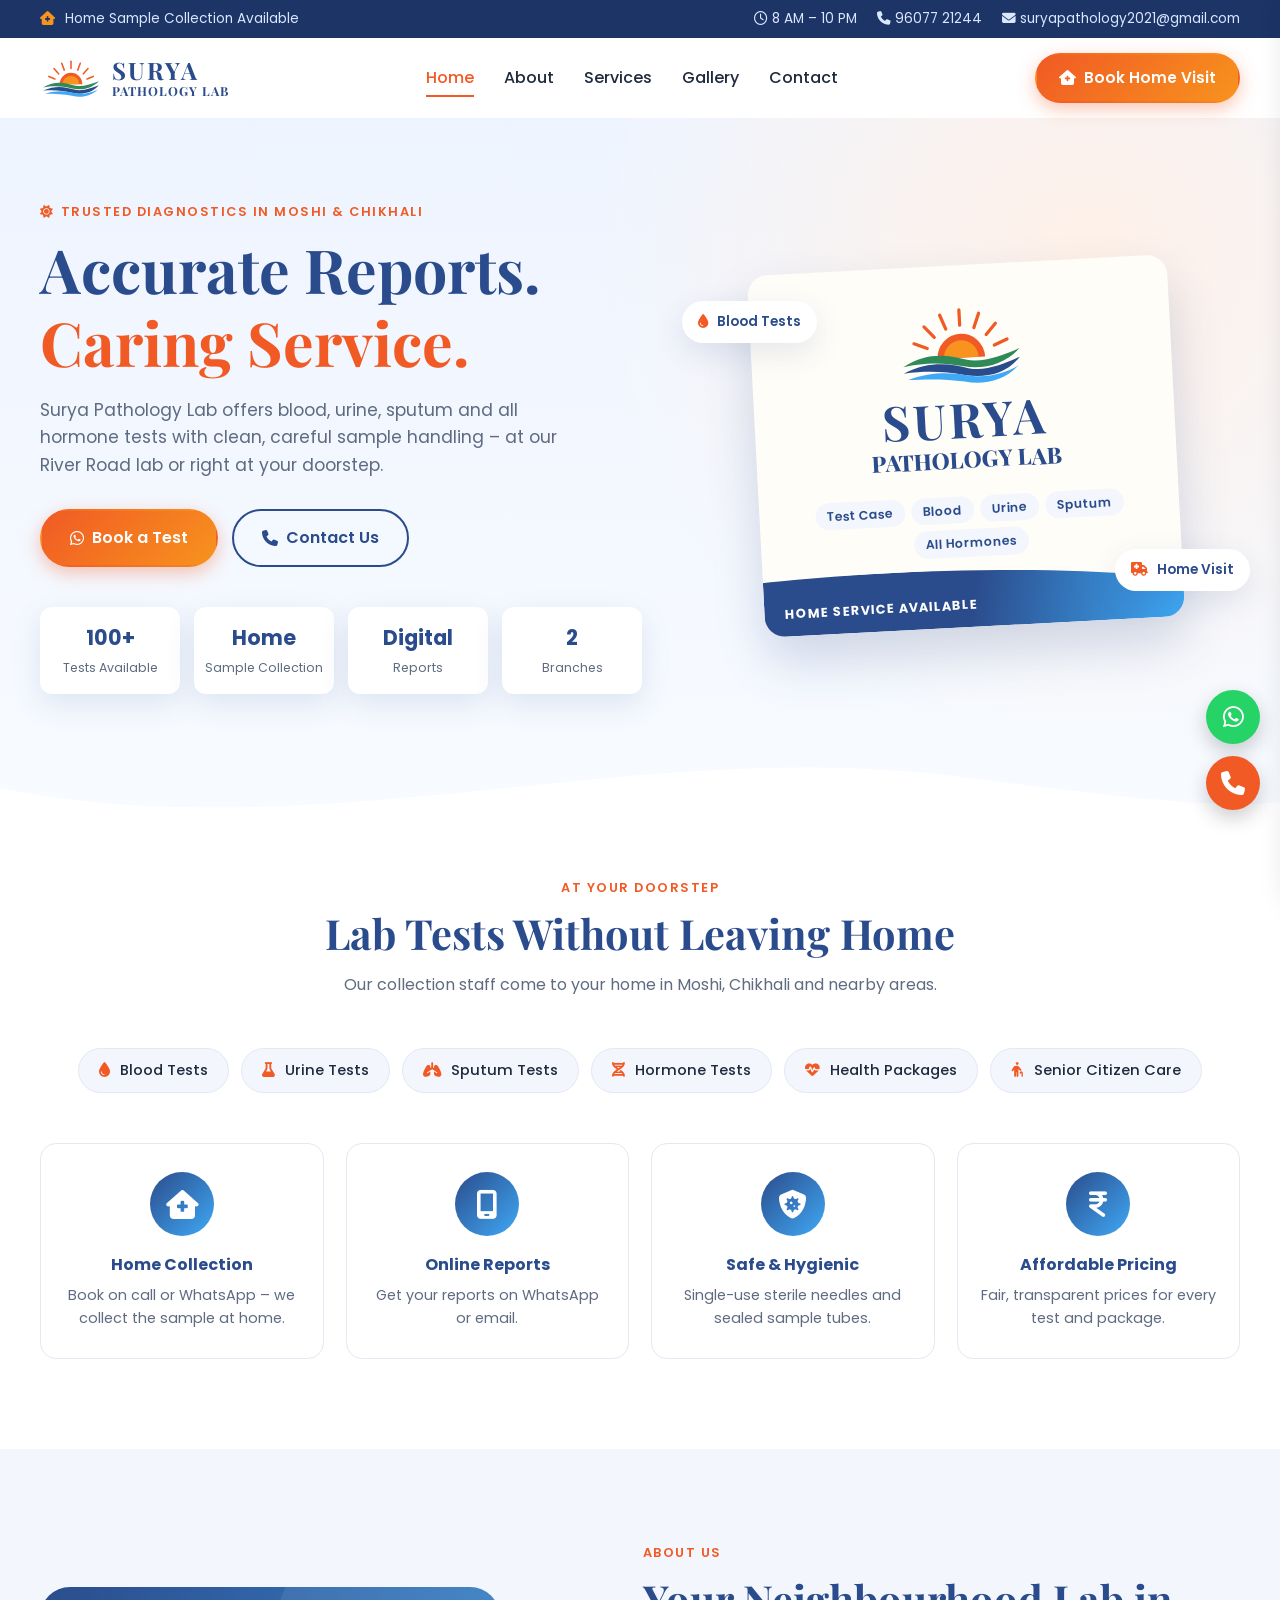
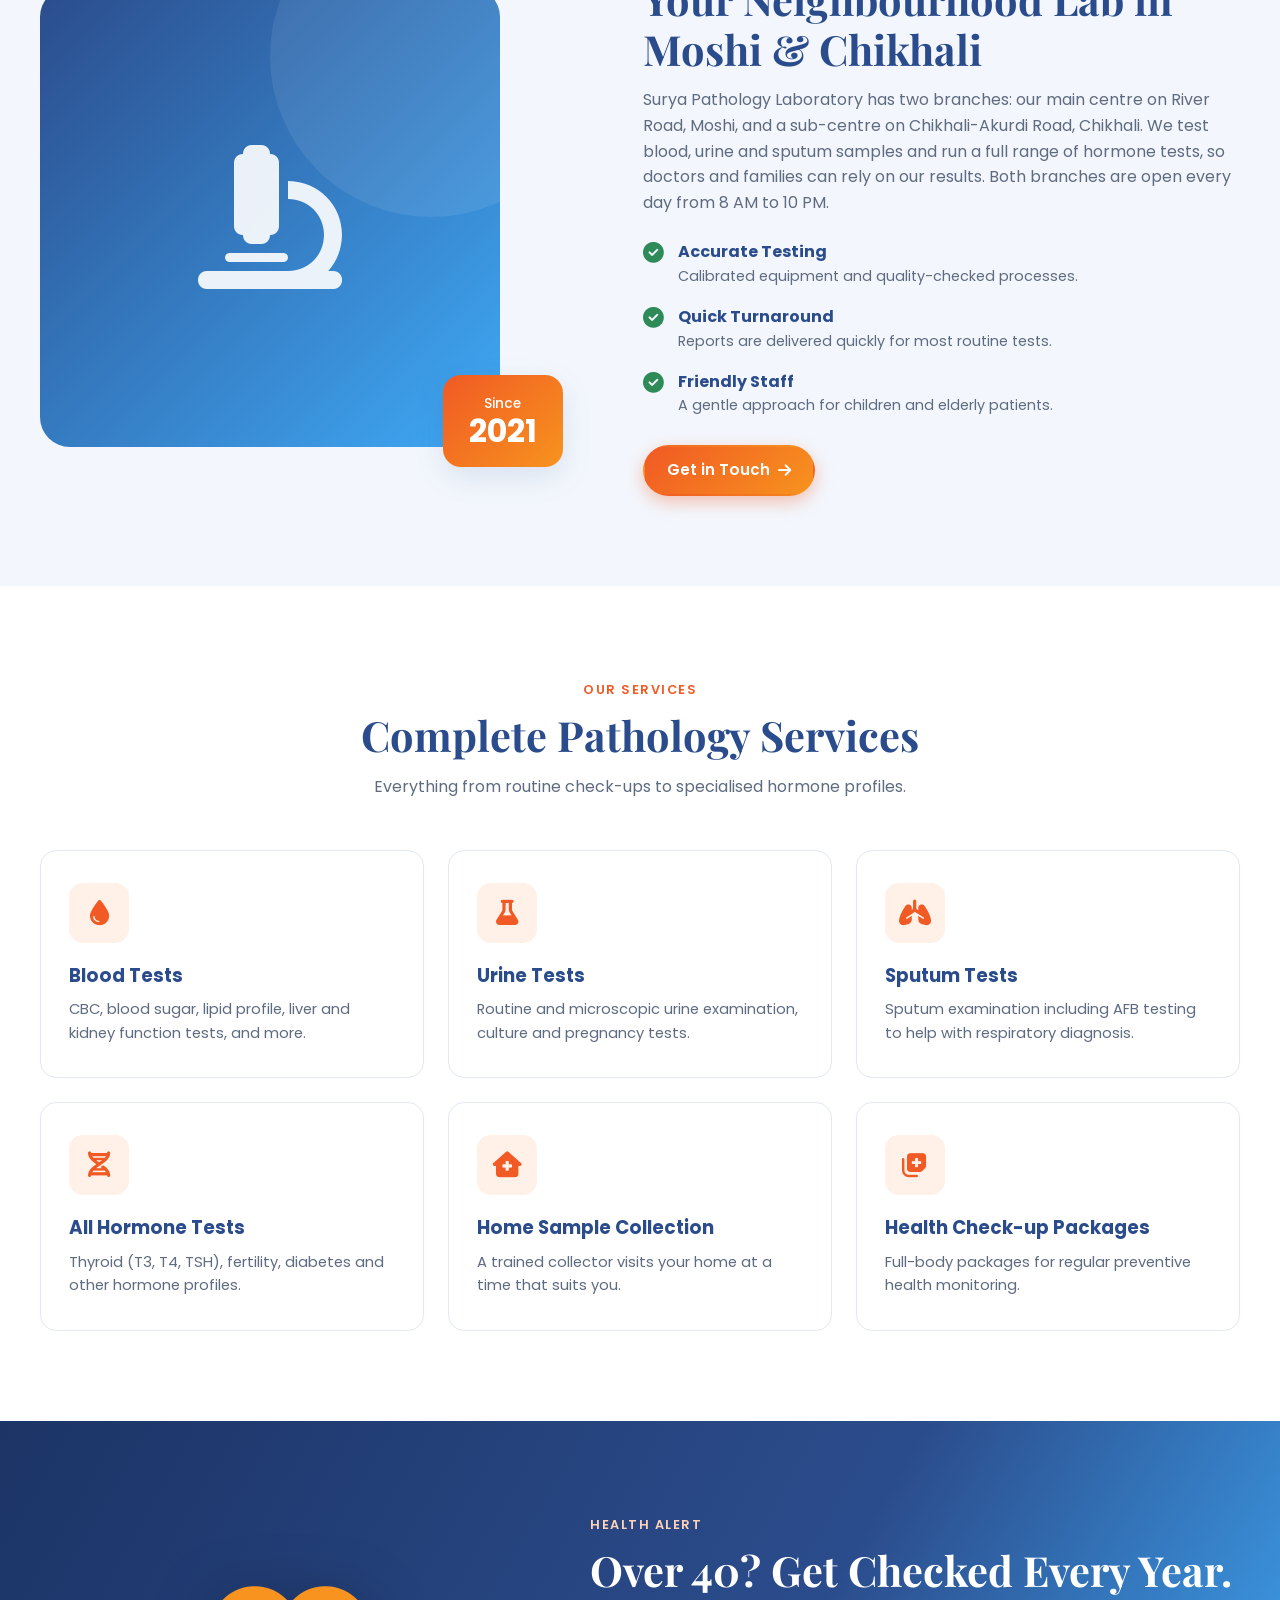
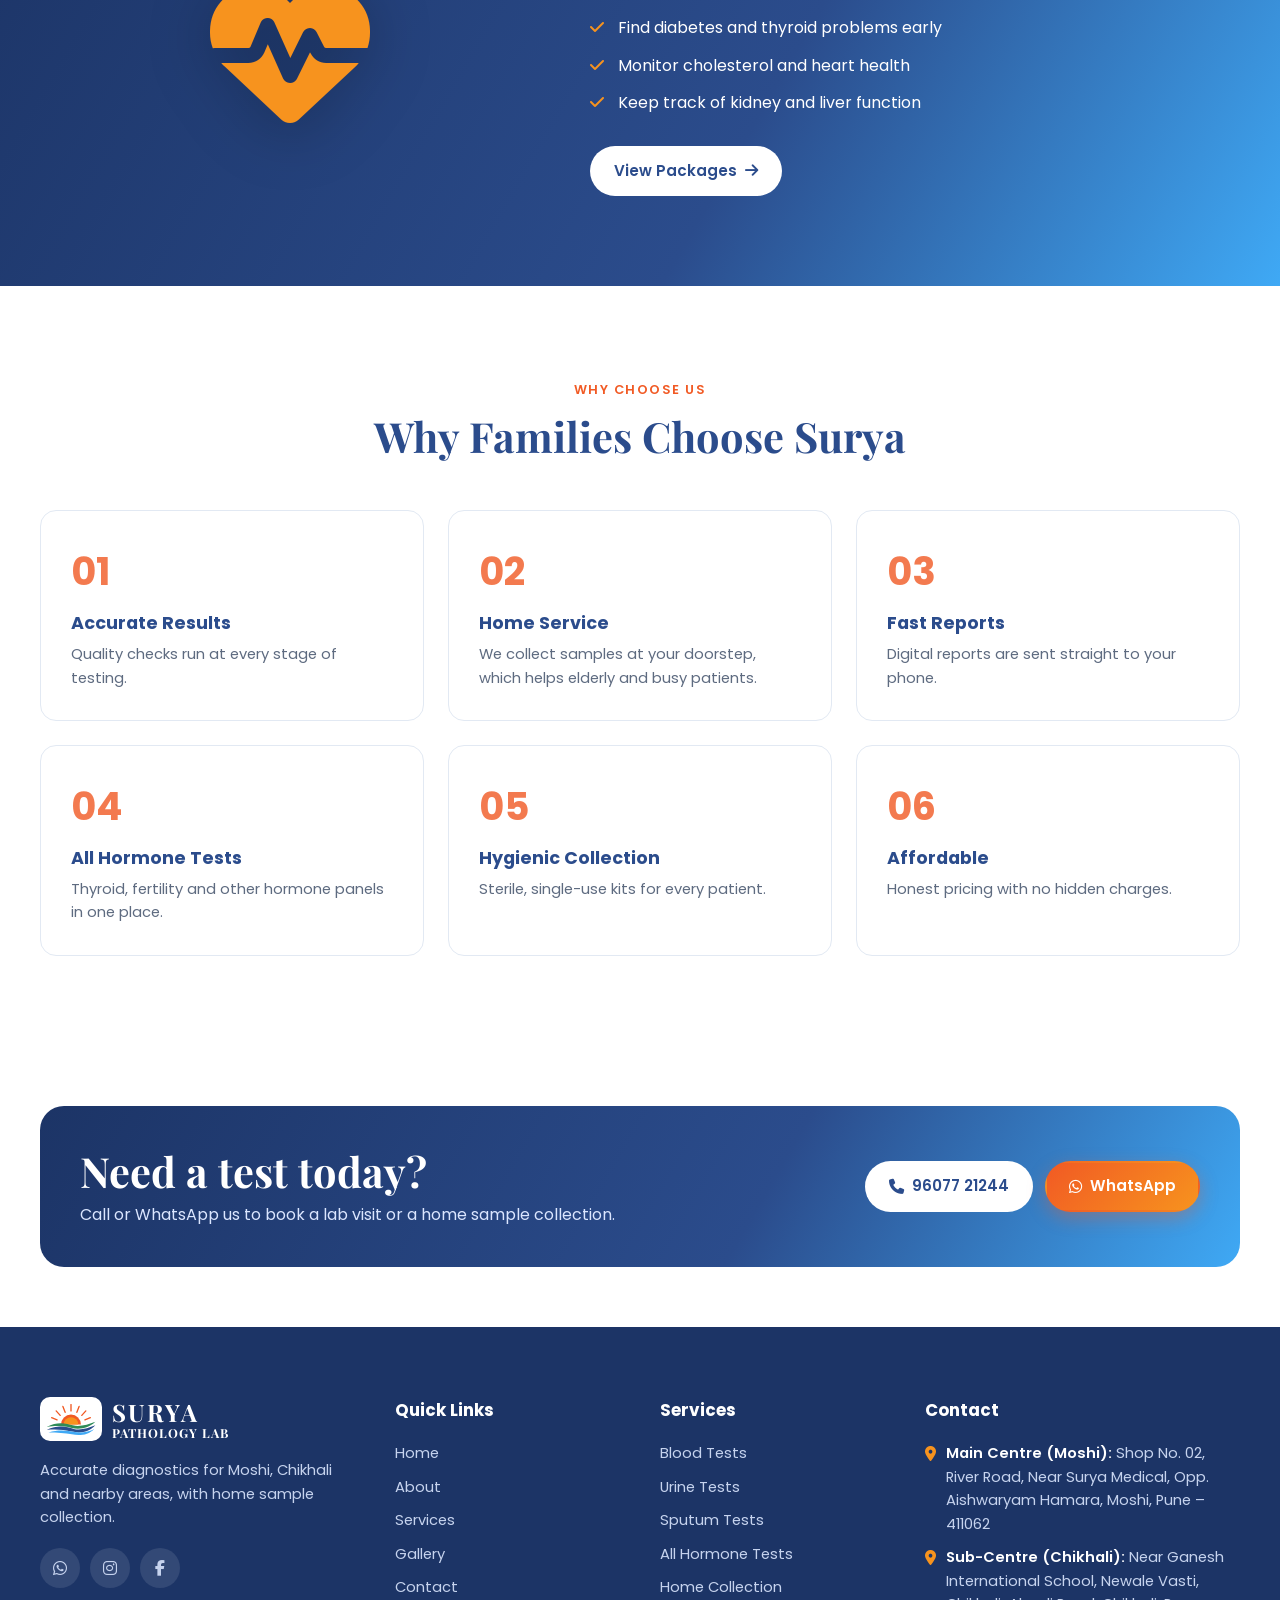
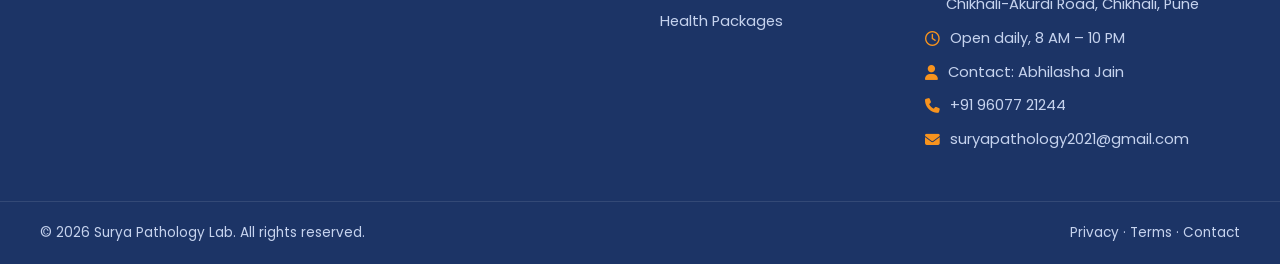
==== commit 9b862895: "Add gallery photos, branches, offers and health awareness - Gallery: health camp photos, branches po" ====
--- a/index.html
+++ b/index.html
@@ -4,7 +4,7 @@
   <meta charset="UTF-8" />
   <meta name="viewport" content="width=device-width, initial-scale=1.0" />
   <title>Surya Pathology Lab | Blood, Urine, Sputum & Hormone Tests in Moshi, Pune</title>
-  <meta name="description" content="Surya Pathology Lab, Moshi (Pune 411062): blood, urine, sputum and all hormone tests, with home sample collection. Call or WhatsApp 9607721244." />
+  <meta name="description" content="Surya Pathology Lab, Moshi and Chikhali (Pune): blood, urine, sputum and all hormone tests, open 8 AM to 10 PM, with home sample collection. Call or WhatsApp 9607721244." />
   <link rel="icon" href="assets/logo.svg" type="image/svg+xml" />
   <link rel="preconnect" href="https://fonts.googleapis.com" />
   <link rel="preconnect" href="https://fonts.gstatic.com" crossorigin />
@@ -22,8 +22,11 @@
         <span class="ticker-item"><i class="fa-solid fa-file-medical"></i> Reports on WhatsApp &amp; Email</span>
         <span class="ticker-item"><i class="fa-solid fa-vial"></i> Blood · Urine · Sputum · All Hormones</span>
         <span class="ticker-item"><i class="fa-solid fa-user-doctor"></i> Trained &amp; Hygienic Sample Collection</span>
+        <span class="ticker-item"><i class="fa-solid fa-location-dot"></i> 2 Branches: Moshi &amp; Chikhali</span>
+        <span class="ticker-item"><i class="fa-solid fa-tags"></i> Offer: Full Body Profile at ₹1,999 · Fever Profile at ₹1,800</span>
       </div>
       <div class="topbar-right">
+        <span class="hide-sm"><i class="fa-regular fa-clock"></i> 8 AM – 10 PM</span>
         <a href="tel:+919607721244"><i class="fa-solid fa-phone"></i> 96077 21244</a>
         <a href="mailto:suryapathology2021@gmail.com" class="hide-sm"><i class="fa-solid fa-envelope"></i> suryapathology2021@gmail.com</a>
       </div>
@@ -71,7 +74,7 @@
   <section class="hero" id="home">
     <div class="container hero-inner">
       <div class="hero-text reveal">
-        <span class="eyebrow"><i class="fa-solid fa-sun"></i> Trusted Diagnostics in Moshi, Pune</span>
+        <span class="eyebrow"><i class="fa-solid fa-sun"></i> Trusted Diagnostics in Moshi &amp; Chikhali</span>
         <h1>Accurate Reports.<br /><span>Caring Service.</span></h1>
         <p>Surya Pathology Lab offers blood, urine, sputum and all hormone tests with clean, careful sample handling – at our River Road lab or right at your doorstep.</p>
         <div class="hero-btns">
@@ -82,7 +85,7 @@
           <div><strong>100+</strong><span>Tests Available</span></div>
           <div><strong>Home</strong><span>Sample Collection</span></div>
           <div><strong>Digital</strong><span>Reports</span></div>
-          <div><strong>All</strong><span>Hormone Tests</span></div>
+          <div><strong>2</strong><span>Branches</span></div>
         </div>
       </div>
       <div class="hero-visual reveal">
@@ -107,7 +110,7 @@
       <div class="section-head reveal">
         <span class="eyebrow">At Your Doorstep</span>
         <h2>Lab Tests Without Leaving Home</h2>
-        <p>Our collection staff come to your home in Moshi and nearby areas.</p>
+        <p>Our collection staff come to your home in Moshi, Chikhali and nearby areas.</p>
       </div>
       <ul class="service-chips reveal">
         <li><i class="fa-solid fa-droplet"></i> Blood Tests</li>
@@ -136,8 +139,8 @@
       </div>
       <div class="about-text reveal">
         <span class="eyebrow">About Us</span>
-        <h2>Your Neighbourhood Lab in Moshi</h2>
-        <p>Surya Pathology Lab is a diagnostic laboratory on River Road, Moshi, opposite Aishwaryam Hamara. We test blood, urine and sputum samples and run a full range of hormone tests, so doctors and families can rely on our results.</p>
+        <h2>Your Neighbourhood Lab in Moshi &amp; Chikhali</h2>
+        <p>Surya Pathology Laboratory has two branches: our main centre on River Road, Moshi, and a sub-centre on Chikhali-Akurdi Road, Chikhali. We test blood, urine and sputum samples and run a full range of hormone tests, so doctors and families can rely on our results. Both branches are open every day from 8 AM to 10 PM.</p>
         <div class="about-points">
           <div><i class="fa-solid fa-circle-check"></i><div><h4>Accurate Testing</h4><p>Calibrated equipment and quality-checked processes.</p></div></div>
           <div><i class="fa-solid fa-circle-check"></i><div><h4>Quick Turnaround</h4><p>Reports are delivered quickly for most routine tests.</p></div></div>
@@ -221,7 +224,7 @@
           <img src="assets/logo.svg" alt="Surya Pathology Lab logo" />
           <div class="brand-text"><strong>SURYA</strong><span>PATHOLOGY LAB</span></div>
         </a>
-        <p>Accurate diagnostics for Moshi and nearby areas, with home sample collection.</p>
+        <p>Accurate diagnostics for Moshi, Chikhali and nearby areas, with home sample collection.</p>
         <div class="socials">
           <a href="https://wa.me/919607721244" target="_blank" rel="noopener" aria-label="WhatsApp"><i class="fa-brands fa-whatsapp"></i></a>
           <a href="#" aria-label="Instagram"><i class="fa-brands fa-instagram"></i></a>
@@ -239,7 +242,10 @@
       <div>
         <h4>Contact</h4>
         <ul class="f-contact">
-          <li><i class="fa-solid fa-location-dot"></i> Shop No. 02, River Road, Opp. Aishwaryam Hamara, Moshi, Pune – 411062</li>
+          <li><i class="fa-solid fa-location-dot"></i> <span><strong>Main Centre (Moshi):</strong> Shop No. 02, River Road, Near Surya Medical, Opp. Aishwaryam Hamara, Moshi, Pune – 411062</span></li>
+          <li><i class="fa-solid fa-location-dot"></i> <span><strong>Sub-Centre (Chikhali):</strong> Near Ganesh International School, Newale Vasti, Chikhali-Akurdi Road, Chikhali, Pune</span></li>
+          <li><i class="fa-regular fa-clock"></i> Open daily, 8 AM – 10 PM</li>
+          <li><i class="fa-solid fa-user"></i> Contact: Abhilasha Jain</li>
           <li><i class="fa-solid fa-phone"></i> <a href="tel:+919607721244">+91 96077 21244</a></li>
           <li><i class="fa-solid fa-envelope"></i> <a href="mailto:suryapathology2021@gmail.com">suryapathology2021@gmail.com</a></li>
         </ul>
--- a/style.css
+++ b/style.css
@@ -135,6 +135,10 @@
 .g-item.hide { display: none; }
 .g-item img { width: 100%; height: 100%; object-fit: cover; transition: transform .5s; }
 .g-item:hover img { transform: scale(1.06); }
+.g-item[data-cat="camp"] img { object-position: center 40%; }
+.g-item.poster { background: #fff; }
+.g-item.poster img { object-fit: contain; }
+.g-item.poster figcaption { display: none; }
 .g-ph { display: none; }
 .g-item.ph { cursor: default; }
 .g-item.ph img { display: none; }
@@ -226,6 +230,47 @@
 .pkg-strip { margin-top: 40px; display: flex; justify-content: space-between; align-items: center; flex-wrap: wrap; gap: 16px; padding: 22px 30px; border-radius: 16px; background: linear-gradient(90deg, var(--blue), var(--sky)); color: #fff; }
 .pkg-strip i { margin-right: 8px; }
 
+/* ===== Offer cards (Services page) ===== */
+.offer-card { display: grid; grid-template-columns: 1fr 1.25fr; gap: 40px; align-items: start; padding: 32px; margin-bottom: 36px; border-radius: 24px; background: #fff; border: 1px solid var(--border); box-shadow: var(--shadow); }
+.offer-card.reverse { grid-template-columns: 1.25fr 1fr; }
+.offer-card.reverse .offer-posters { order: 2; }
+.offer-posters { display: grid; grid-template-columns: 1fr; gap: 12px; position: relative; }
+.offer-posters img { width: 100%; border-radius: 16px; cursor: zoom-in; box-shadow: 0 8px 24px rgba(0,0,0,.12); transition: transform .3s; }
+.offer-posters img:hover { transform: scale(1.02); }
+.offer-posters img.thumb { width: 42%; position: absolute; right: -14px; bottom: 26px; border: 4px solid #fff; transform: rotate(4deg); }
+.offer-posters img.thumb:hover { transform: rotate(0) scale(1.04); }
+.offer-posters small { color: var(--muted); font-size: .8rem; text-align: center; }
+.offer-badge { display: inline-block; padding: 5px 14px; border-radius: 30px; font-size: .78rem; font-weight: 600; background: var(--orange); color: #fff; margin-bottom: 12px; }
+.offer-badge.red { background: #c62828; }
+.offer-body h3 { font-family: "Playfair Display", serif; color: var(--blue); font-size: clamp(1.7rem, 3vw, 2.3rem); line-height: 1.15; }
+.offer-sub { color: var(--muted); margin: 6px 0 16px; }
+.offer-price { display: flex; align-items: baseline; flex-wrap: wrap; gap: 12px; margin-bottom: 22px; padding: 14px 20px; border-radius: 14px; background: #fff1e8; }
+.offer-price s { color: var(--muted); font-size: 1.2rem; }
+.offer-price strong { color: #c62828; font-size: 2.5rem; line-height: 1; }
+.offer-price span { font-weight: 600; color: var(--blue); text-transform: uppercase; font-size: .85rem; }
+.offer-list { display: grid; gap: 10px; margin-bottom: 20px; }
+.offer-list.cols { grid-template-columns: 1fr 1fr; column-gap: 20px; }
+.offer-list li { position: relative; padding-left: 26px; font-size: .93rem; }
+.offer-list li::before { content: "\f00c"; font-family: "Font Awesome 6 Free"; font-weight: 900; position: absolute; left: 0; top: 1px; color: var(--green); }
+.offer-list.detail li strong { display: block; color: var(--blue); font-weight: 600; }
+.offer-list.detail li span { color: var(--muted); font-size: .86rem; }
+.offer-note { margin-bottom: 22px; padding: 12px 16px; border-radius: 12px; background: #e9f7ef; color: var(--green); }
+.offer-note i { margin-right: 6px; }
+
+/* ===== Health awareness ===== */
+.awareness { background: var(--bg-soft); }
+.aware-inner { display: grid; grid-template-columns: 1fr 1.6fr; gap: 40px; align-items: start; }
+.aware-cols { display: grid; grid-template-columns: 1fr 1fr; gap: 22px; }
+.aware-box { background: #fff; border-radius: 18px; padding: 26px; box-shadow: var(--shadow); }
+.aware-box h3 { color: var(--blue); margin-bottom: 16px; font-size: 1.15rem; }
+.aware-box h3 i { color: #c62828; margin-right: 6px; }
+.aware-box ul { display: grid; gap: 12px; }
+.aware-box li { display: flex; gap: 12px; align-items: center; font-size: .93rem; }
+.aware-box li i { width: 34px; height: 34px; flex-shrink: 0; display: grid; place-items: center; border-radius: 50%; background: var(--bg-soft); color: var(--blue); }
+.aware-cta { grid-column: 1 / -1; display: flex; align-items: center; justify-content: space-between; gap: 18px; flex-wrap: wrap; padding: 22px 26px; border-radius: 18px; background: linear-gradient(120deg, #b71c1c, #e53935); color: #fff; }
+.aware-cta p { flex: 1; min-width: 220px; font-weight: 500; }
+.aware-cta p i { margin-right: 8px; }
+
 /* ===== Alert ===== */
 .alert-sec { background: linear-gradient(120deg, var(--blue-dark), var(--blue) 60%, var(--sky)); color: #fff; }
 .alert-inner { display: grid; grid-template-columns: 1fr 1.3fr; gap: 50px; align-items: center; }
@@ -256,6 +301,22 @@
 .loc-card li a:hover { color: var(--orange); }
 .map { border-radius: 20px; overflow: hidden; min-height: 340px; box-shadow: var(--shadow); }
 .map iframe { width: 100%; height: 100%; min-height: 340px; border: 0; }
+
+/* ===== Branches ===== */
+.branch-grid { display: grid; grid-template-columns: repeat(2, 1fr); gap: 28px; }
+.branch-card { background: #fff; border-radius: 20px; overflow: hidden; box-shadow: var(--shadow); display: flex; flex-direction: column; border: 2px solid transparent; }
+.branch-card.main { border-color: var(--orange-2); }
+.branch-map iframe { display: block; width: 100%; height: 240px; border: 0; }
+.branch-body { padding: 26px 28px 30px; display: flex; flex-direction: column; flex: 1; }
+.branch-tag { align-self: flex-start; padding: 4px 14px; border-radius: 30px; font-size: .78rem; font-weight: 600; background: var(--blue); color: #fff; margin-bottom: 10px; }
+.branch-card.main .branch-tag { background: var(--orange); }
+.branch-body h3 { color: var(--blue); margin-bottom: 6px; }
+.branch-body h3 i { color: var(--orange); }
+.branch-body ul { display: grid; gap: 10px; margin-bottom: 24px; flex: 1; }
+.branch-body li i { width: 22px; color: var(--orange); }
+.branch-body li a:hover { color: var(--orange); }
+.branch-body .btn { align-self: flex-start; }
+.f-contact strong { color: #fff; font-weight: 600; }
 
 /* ===== Why ===== */
 .why-card { padding: 30px; border-radius: var(--radius); border: 1px solid var(--border); transition: .3s; }
@@ -336,7 +397,9 @@
 }
 @media (max-width: 860px) {
   section { padding: 70px 0; }
-  .hero-inner, .about-inner, .alert-inner, .lab-inner, .loc-wrap, .faq-inner, .contact-inner { grid-template-columns: 1fr; }
+  .hero-inner, .about-inner, .alert-inner, .lab-inner, .loc-wrap, .faq-inner, .contact-inner, .branch-grid, .offer-card, .offer-card.reverse, .aware-inner { grid-template-columns: 1fr; }
+  .offer-card.reverse .offer-posters { order: 0; }
+  .offer-posters { max-width: 460px; margin: 0 auto; }
   .hero { padding: 50px 0 120px; }
   .hero-visual { margin-top: 20px; }
   .about-art { max-width: 100%; aspect-ratio: 16 / 10; }
@@ -357,6 +420,9 @@
   .hero-card h3 { font-size: 2.4rem; }
   .contact-form, .loc-card { padding: 24px; }
   .pkg-strip { flex-direction: column; text-align: center; }
+  .offer-card { padding: 20px; }
+  .offer-list.cols, .aware-cols { grid-template-columns: 1fr; }
+  .offer-posters img.thumb { right: 6px; bottom: 30px; width: 38%; }
   .floating { display: none; }
   .to-top { display: none; }
   body { padding-bottom: 60px; }
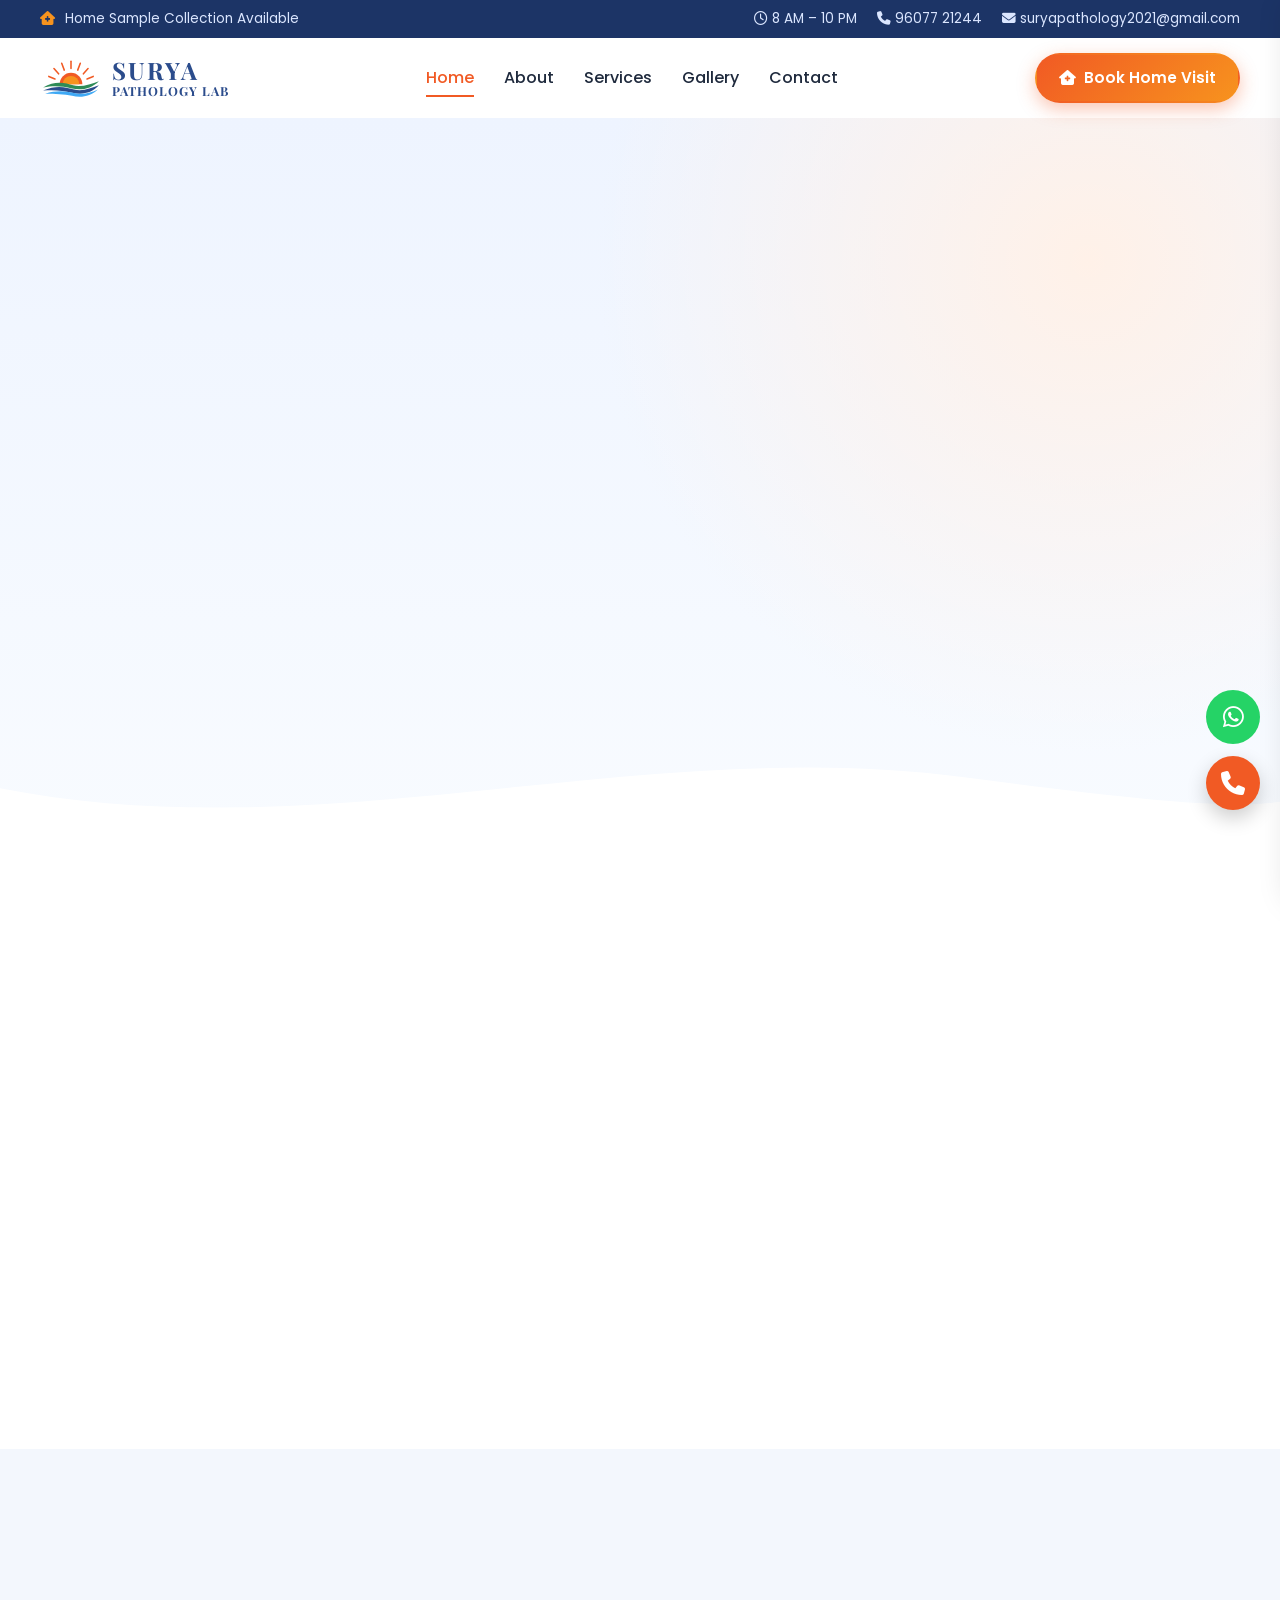
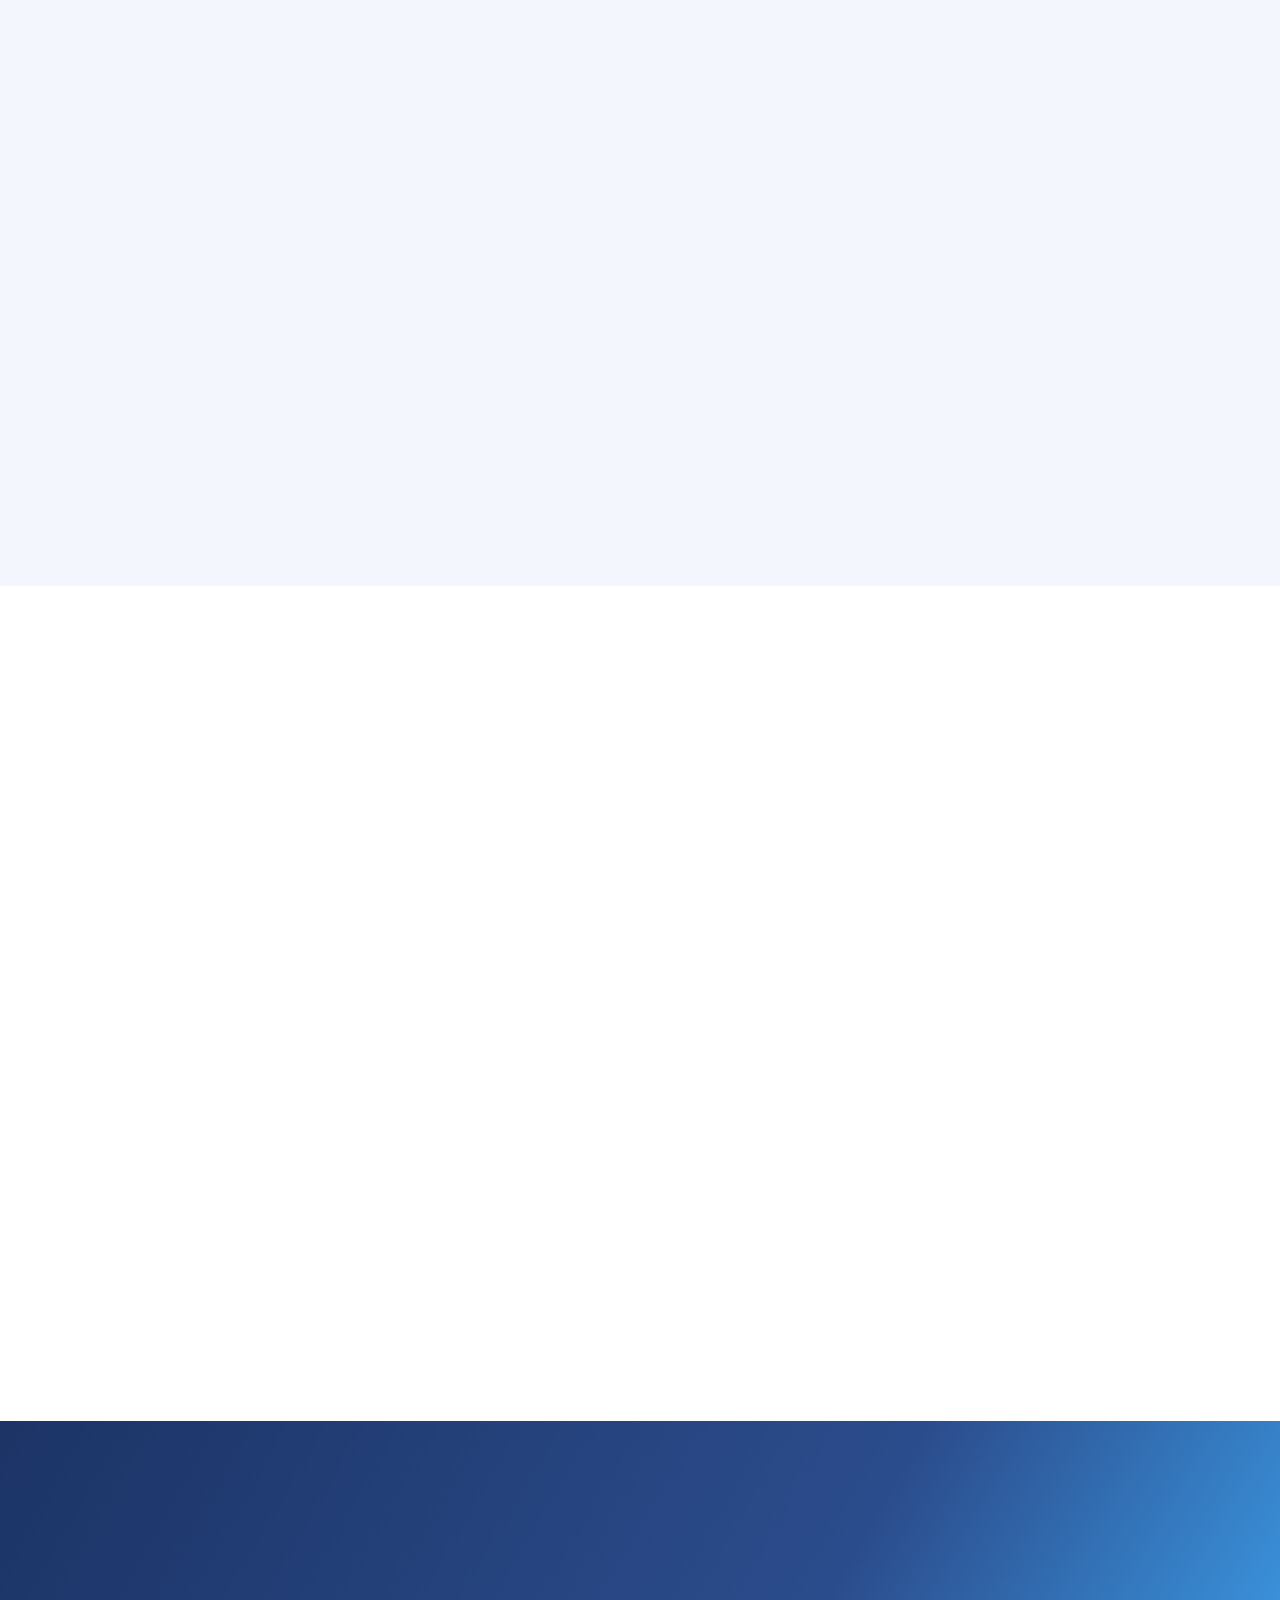
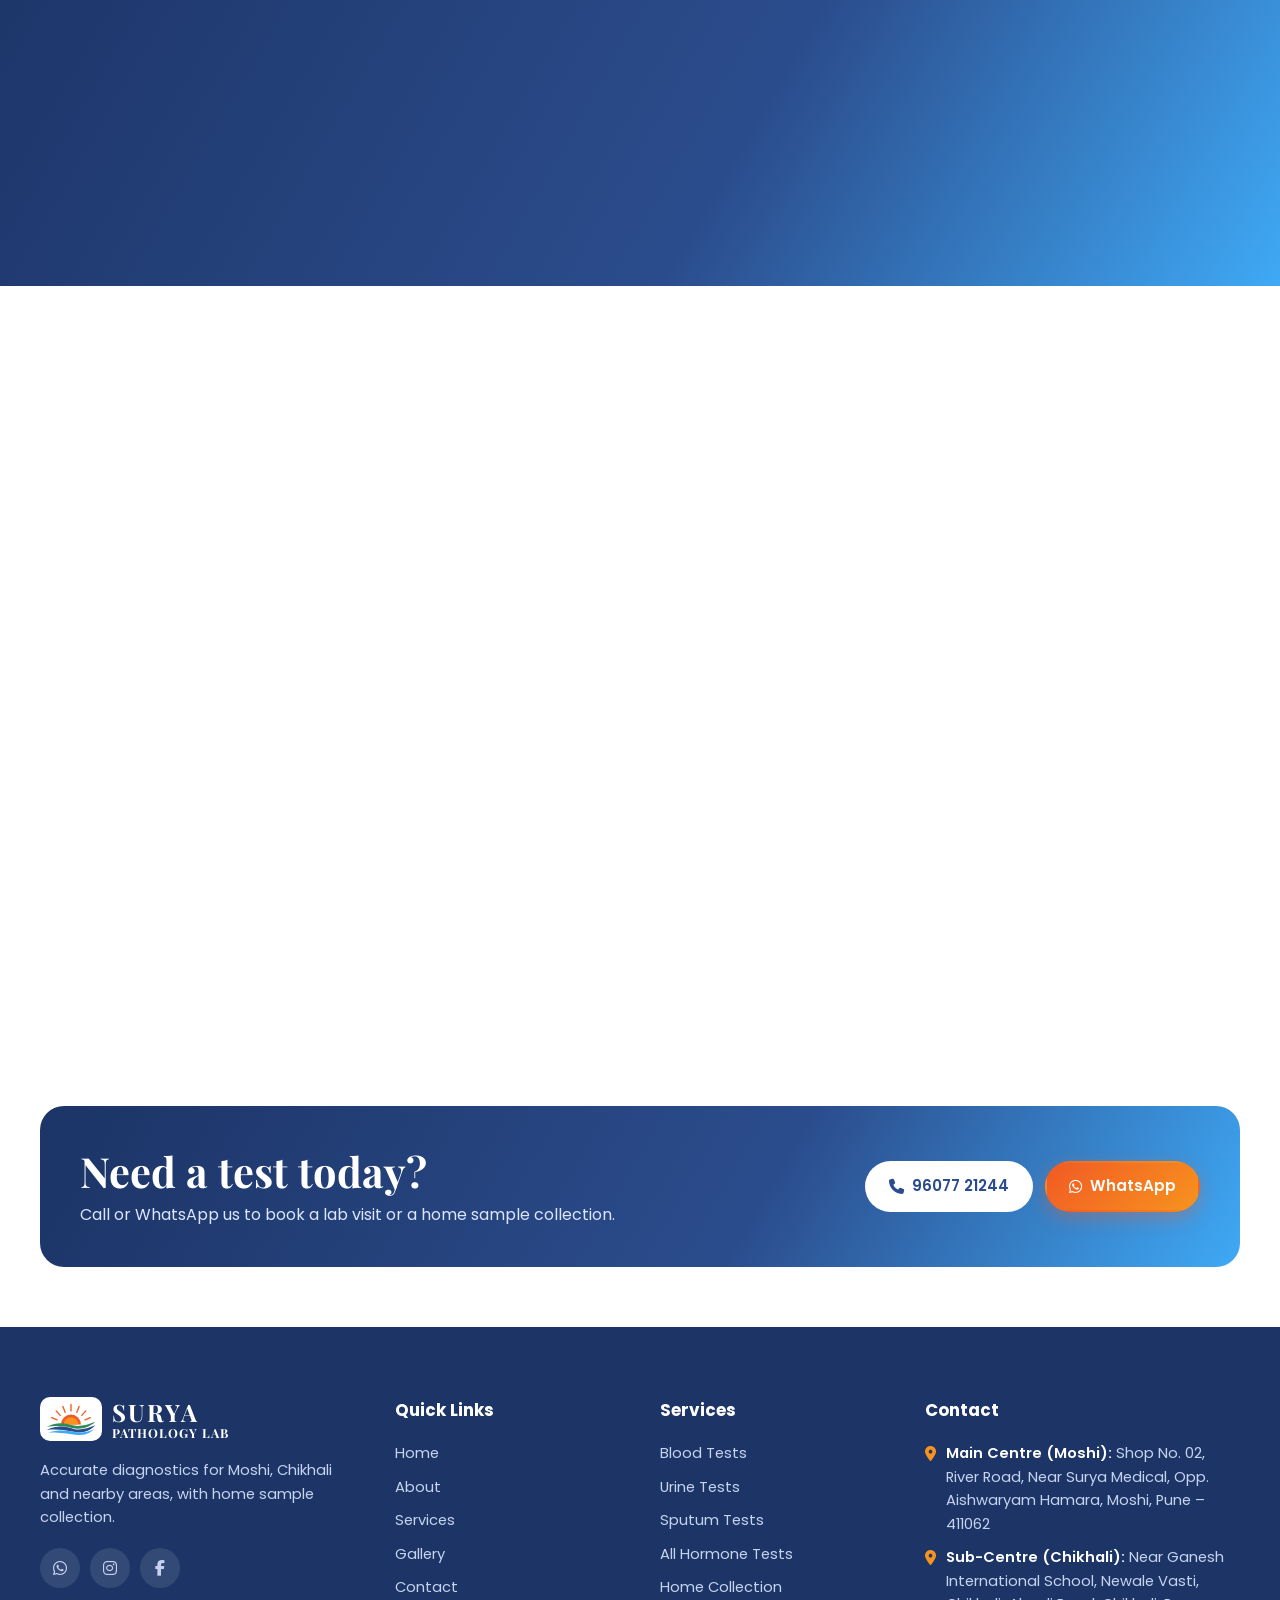
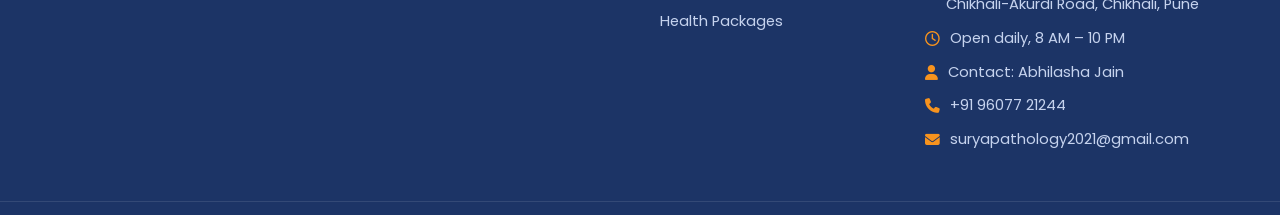
==== commit 1086c987: "Reorganise into suryapathlab_website/ and social media/ folders - Move the website (pages, CSS, JS, " ====
--- a/index.html
+++ b/index.html
@@ -3,275 +3,12 @@
 <head>
   <meta charset="UTF-8" />
   <meta name="viewport" content="width=device-width, initial-scale=1.0" />
-  <title>Surya Pathology Lab | Blood, Urine, Sputum & Hormone Tests in Moshi, Pune</title>
-  <meta name="description" content="Surya Pathology Lab, Moshi and Chikhali (Pune): blood, urine, sputum and all hormone tests, open 8 AM to 10 PM, with home sample collection. Call or WhatsApp 9607721244." />
-  <link rel="icon" href="assets/logo.svg" type="image/svg+xml" />
-  <link rel="preconnect" href="https://fonts.googleapis.com" />
-  <link rel="preconnect" href="https://fonts.gstatic.com" crossorigin />
-  <link href="https://fonts.googleapis.com/css2?family=Poppins:wght@400;500;600;700&family=Playfair+Display:wght@700;800&display=swap" rel="stylesheet" />
-  <link rel="stylesheet" href="https://cdnjs.cloudflare.com/ajax/libs/font-awesome/6.5.1/css/all.min.css" />
-  <link rel="stylesheet" href="style.css" />
+  <title>Surya Pathology Lab</title>
+  <!-- The website lives in suryapathlab_website/. This page only forwards visitors there. -->
+  <meta http-equiv="refresh" content="0; url=suryapathlab_website/" />
+  <link rel="canonical" href="suryapathlab_website/" />
 </head>
-<body id="top">
-
-  <!-- ===== TOP BAR ===== -->
-  <div class="topbar">
-    <div class="container topbar-inner">
-      <div class="ticker">
-        <span class="ticker-item active"><i class="fa-solid fa-house-medical"></i> Home Sample Collection Available</span>
-        <span class="ticker-item"><i class="fa-solid fa-file-medical"></i> Reports on WhatsApp &amp; Email</span>
-        <span class="ticker-item"><i class="fa-solid fa-vial"></i> Blood · Urine · Sputum · All Hormones</span>
-        <span class="ticker-item"><i class="fa-solid fa-user-doctor"></i> Trained &amp; Hygienic Sample Collection</span>
-        <span class="ticker-item"><i class="fa-solid fa-location-dot"></i> 2 Branches: Moshi &amp; Chikhali</span>
-        <span class="ticker-item"><i class="fa-solid fa-tags"></i> Offer: Full Body Profile at ₹1,999 · Fever Profile at ₹1,800</span>
-      </div>
-      <div class="topbar-right">
-        <span class="hide-sm"><i class="fa-regular fa-clock"></i> 8 AM – 10 PM</span>
-        <a href="tel:+919607721244"><i class="fa-solid fa-phone"></i> 96077 21244</a>
-        <a href="mailto:suryapathology2021@gmail.com" class="hide-sm"><i class="fa-solid fa-envelope"></i> suryapathology2021@gmail.com</a>
-      </div>
-    </div>
-  </div>
-  <!-- ===== HEADER ===== -->
-  <header class="header" id="header">
-    <div class="container header-inner">
-      <a href="index.html" class="brand">
-        <img src="assets/logo.svg" alt="Surya Pathology Lab logo" />
-        <div class="brand-text">
-          <strong>SURYA</strong>
-          <span>PATHOLOGY LAB</span>
-        </div>
-      </a>
-      <nav class="nav" id="nav">
-        <a href="index.html" class="active">Home</a>
-        <a href="about.html">About</a>
-        <a href="services.html">Services</a>
-        <a href="gallery.html">Gallery</a>
-        <a href="contact.html">Contact</a>
-      </nav>
-      <div class="header-cta">
-        <a href="https://wa.me/919607721244?text=Hello%20Surya%20Pathology%20Lab%2C%20I%20want%20to%20book%20a%20home%20visit." target="_blank" rel="noopener" class="btn btn-primary"><i class="fa-solid fa-house-medical"></i> Book Home Visit</a>
-        <button class="menu-toggle" id="menuToggle" aria-label="Open menu"><i class="fa-solid fa-bars"></i></button>
-      </div>
-    </div>
-  </header>
-
-  <!-- Mobile menu -->
-  <div class="mobile-menu" id="mobileMenu">
-    <button class="mobile-close" id="mobileClose" aria-label="Close menu"><i class="fa-solid fa-xmark"></i></button>
-    <a href="index.html" class="active">Home</a>
-    <a href="about.html">About</a>
-    <a href="services.html">Services</a>
-    <a href="gallery.html">Gallery</a>
-    <a href="contact.html">Contact</a>
-    <div class="mobile-actions">
-      <a href="tel:+919607721244" class="btn btn-outline"><i class="fa-solid fa-phone"></i> Call Now</a>
-      <a href="https://wa.me/919607721244" target="_blank" rel="noopener" class="btn btn-primary"><i class="fa-brands fa-whatsapp"></i> WhatsApp</a>
-    </div>
-  </div>
-  <div class="overlay" id="overlay"></div>
-  <!-- ===== HERO ===== -->
-  <section class="hero" id="home">
-    <div class="container hero-inner">
-      <div class="hero-text reveal">
-        <span class="eyebrow"><i class="fa-solid fa-sun"></i> Trusted Diagnostics in Moshi &amp; Chikhali</span>
-        <h1>Accurate Reports.<br /><span>Caring Service.</span></h1>
-        <p>Surya Pathology Lab offers blood, urine, sputum and all hormone tests with clean, careful sample handling – at our River Road lab or right at your doorstep.</p>
-        <div class="hero-btns">
-          <a href="https://wa.me/919607721244?text=Hello%2C%20I%20want%20to%20book%20a%20test." target="_blank" rel="noopener" class="btn btn-primary btn-lg"><i class="fa-brands fa-whatsapp"></i> Book a Test</a>
-          <a href="contact.html" class="btn btn-outline btn-lg"><i class="fa-solid fa-phone"></i> Contact Us</a>
-        </div>
-        <div class="hero-stats">
-          <div><strong>100+</strong><span>Tests Available</span></div>
-          <div><strong>Home</strong><span>Sample Collection</span></div>
-          <div><strong>Digital</strong><span>Reports</span></div>
-          <div><strong>2</strong><span>Branches</span></div>
-        </div>
-      </div>
-      <div class="hero-visual reveal">
-        <div class="hero-card">
-          <img src="assets/logo.svg" alt="" class="hero-logo" />
-          <h3>SURYA</h3>
-          <p>PATHOLOGY LAB</p>
-          <ul class="chips">
-            <li>Test Case</li><li>Blood</li><li>Urine</li><li>Sputum</li><li>All Hormones</li>
-          </ul>
-          <div class="hero-card-wave">HOME SERVICE AVAILABLE</div>
-        </div>
-        <div class="float-badge fb-1"><i class="fa-solid fa-droplet"></i> Blood Tests</div>
-        <div class="float-badge fb-2"><i class="fa-solid fa-truck-medical"></i> Home Visit</div>
-      </div>
-    </div>
-    <svg class="hero-wave" viewBox="0 0 1440 120" preserveAspectRatio="none"><path d="M0,64 C360,140 720,0 1080,50 C1260,75 1380,90 1440,80 L1440,120 L0,120 Z"/></svg>
-  </section>
-  <!-- ===== DOORSTEP STRIP ===== -->
-  <section class="doorstep">
-    <div class="container">
-      <div class="section-head reveal">
-        <span class="eyebrow">At Your Doorstep</span>
-        <h2>Lab Tests Without Leaving Home</h2>
-        <p>Our collection staff come to your home in Moshi, Chikhali and nearby areas.</p>
-      </div>
-      <ul class="service-chips reveal">
-        <li><i class="fa-solid fa-droplet"></i> Blood Tests</li>
-        <li><i class="fa-solid fa-flask"></i> Urine Tests</li>
-        <li><i class="fa-solid fa-lungs"></i> Sputum Tests</li>
-        <li><i class="fa-solid fa-dna"></i> Hormone Tests</li>
-        <li><i class="fa-solid fa-heart-pulse"></i> Health Packages</li>
-        <li><i class="fa-solid fa-person-cane"></i> Senior Citizen Care</li>
-      </ul>
-      <div class="feature-row">
-        <div class="feature-card reveal"><i class="fa-solid fa-house-medical"></i><h4>Home Collection</h4><p>Book on call or WhatsApp – we collect the sample at home.</p></div>
-        <div class="feature-card reveal"><i class="fa-solid fa-mobile-screen"></i><h4>Online Reports</h4><p>Get your reports on WhatsApp or email.</p></div>
-        <div class="feature-card reveal"><i class="fa-solid fa-shield-virus"></i><h4>Safe &amp; Hygienic</h4><p>Single-use sterile needles and sealed sample tubes.</p></div>
-        <div class="feature-card reveal"><i class="fa-solid fa-indian-rupee-sign"></i><h4>Affordable Pricing</h4><p>Fair, transparent prices for every test and package.</p></div>
-      </div>
-    </div>
-  </section>
-  <!-- ===== ABOUT ===== -->
-  <section class="about" id="about">
-    <div class="container about-inner">
-      <div class="about-visual reveal">
-        <div class="about-art">
-          <i class="fa-solid fa-microscope"></i>
-        </div>
-        <div class="about-badge"><strong>Since</strong><span>2021</span></div>
-      </div>
-      <div class="about-text reveal">
-        <span class="eyebrow">About Us</span>
-        <h2>Your Neighbourhood Lab in Moshi &amp; Chikhali</h2>
-        <p>Surya Pathology Laboratory has two branches: our main centre on River Road, Moshi, and a sub-centre on Chikhali-Akurdi Road, Chikhali. We test blood, urine and sputum samples and run a full range of hormone tests, so doctors and families can rely on our results. Both branches are open every day from 8 AM to 10 PM.</p>
-        <div class="about-points">
-          <div><i class="fa-solid fa-circle-check"></i><div><h4>Accurate Testing</h4><p>Calibrated equipment and quality-checked processes.</p></div></div>
-          <div><i class="fa-solid fa-circle-check"></i><div><h4>Quick Turnaround</h4><p>Reports are delivered quickly for most routine tests.</p></div></div>
-          <div><i class="fa-solid fa-circle-check"></i><div><h4>Friendly Staff</h4><p>A gentle approach for children and elderly patients.</p></div></div>
-        </div>
-        <a href="contact.html" class="btn btn-primary">Get in Touch <i class="fa-solid fa-arrow-right"></i></a>
-      </div>
-    </div>
-  </section>
-  <!-- ===== SERVICES ===== -->
-  <section class="services" id="services">
-    <div class="container">
-      <div class="section-head reveal">
-        <span class="eyebrow">Our Services</span>
-        <h2>Complete Pathology Services</h2>
-        <p>Everything from routine check-ups to specialised hormone profiles.</p>
-      </div>
-      <div class="grid-3">
-        <div class="service-card reveal"><div class="icon"><i class="fa-solid fa-droplet"></i></div><h3>Blood Tests</h3><p>CBC, blood sugar, lipid profile, liver and kidney function tests, and more.</p></div>
-        <div class="service-card reveal"><div class="icon"><i class="fa-solid fa-flask"></i></div><h3>Urine Tests</h3><p>Routine and microscopic urine examination, culture and pregnancy tests.</p></div>
-        <div class="service-card reveal"><div class="icon"><i class="fa-solid fa-lungs"></i></div><h3>Sputum Tests</h3><p>Sputum examination including AFB testing to help with respiratory diagnosis.</p></div>
-        <div class="service-card reveal"><div class="icon"><i class="fa-solid fa-dna"></i></div><h3>All Hormone Tests</h3><p>Thyroid (T3, T4, TSH), fertility, diabetes and other hormone profiles.</p></div>
-        <div class="service-card reveal"><div class="icon"><i class="fa-solid fa-house-medical"></i></div><h3>Home Sample Collection</h3><p>A trained collector visits your home at a time that suits you.</p></div>
-        <div class="service-card reveal"><div class="icon"><i class="fa-solid fa-notes-medical"></i></div><h3>Health Check-up Packages</h3><p>Full-body packages for regular preventive health monitoring.</p></div>
-      </div>
-    </div>
-  </section>
-  <!-- ===== PREVENTIVE ALERT ===== -->
-  <section class="alert-sec">
-    <div class="container alert-inner">
-      <div class="alert-art reveal"><i class="fa-solid fa-heart-pulse"></i></div>
-      <div class="alert-text reveal">
-        <span class="eyebrow light">Health Alert</span>
-        <h2>Over 40? Get Checked Every Year.</h2>
-        <ul>
-          <li><i class="fa-solid fa-check"></i> Find diabetes and thyroid problems early</li>
-          <li><i class="fa-solid fa-check"></i> Monitor cholesterol and heart health</li>
-          <li><i class="fa-solid fa-check"></i> Keep track of kidney and liver function</li>
-        </ul>
-        <a href="services.html#packages" class="btn btn-light">View Packages <i class="fa-solid fa-arrow-right"></i></a>
-      </div>
-    </div>
-  </section>
-  <!-- ===== WHY CHOOSE US ===== -->
-  <section class="why">
-    <div class="container">
-      <div class="section-head reveal">
-        <span class="eyebrow">Why Choose Us</span>
-        <h2>Why Families Choose Surya</h2>
-      </div>
-      <div class="grid-3">
-        <div class="why-card reveal"><span>01</span><h4>Accurate Results</h4><p>Quality checks run at every stage of testing.</p></div>
-        <div class="why-card reveal"><span>02</span><h4>Home Service</h4><p>We collect samples at your doorstep, which helps elderly and busy patients.</p></div>
-        <div class="why-card reveal"><span>03</span><h4>Fast Reports</h4><p>Digital reports are sent straight to your phone.</p></div>
-        <div class="why-card reveal"><span>04</span><h4>All Hormone Tests</h4><p>Thyroid, fertility and other hormone panels in one place.</p></div>
-        <div class="why-card reveal"><span>05</span><h4>Hygienic Collection</h4><p>Sterile, single-use kits for every patient.</p></div>
-        <div class="why-card reveal"><span>06</span><h4>Affordable</h4><p>Honest pricing with no hidden charges.</p></div>
-      </div>
-    </div>
-  </section>
-  <!-- ===== CTA ===== -->
-
-  <section class="cta-band">
-    <div class="container cta-inner">
-      <div>
-        <h2>Need a test today?</h2>
-        <p>Call or WhatsApp us to book a lab visit or a home sample collection.</p>
-      </div>
-      <div class="cta-btns">
-        <a href="tel:+919607721244" class="btn btn-light"><i class="fa-solid fa-phone"></i> 96077 21244</a>
-        <a href="https://wa.me/919607721244" target="_blank" rel="noopener" class="btn btn-primary"><i class="fa-brands fa-whatsapp"></i> WhatsApp</a>
-      </div>
-    </div>
-  </section>
-
-  <!-- ===== FOOTER ===== -->
-  <footer class="footer">
-    <div class="container footer-grid">
-      <div class="f-brand">
-        <a href="index.html" class="brand light">
-          <img src="assets/logo.svg" alt="Surya Pathology Lab logo" />
-          <div class="brand-text"><strong>SURYA</strong><span>PATHOLOGY LAB</span></div>
-        </a>
-        <p>Accurate diagnostics for Moshi, Chikhali and nearby areas, with home sample collection.</p>
-        <div class="socials">
-          <a href="https://wa.me/919607721244" target="_blank" rel="noopener" aria-label="WhatsApp"><i class="fa-brands fa-whatsapp"></i></a>
-          <a href="#" aria-label="Instagram"><i class="fa-brands fa-instagram"></i></a>
-          <a href="#" aria-label="Facebook"><i class="fa-brands fa-facebook-f"></i></a>
-        </div>
-      </div>
-      <div>
-        <h4>Quick Links</h4>
-        <ul><li><a href="index.html">Home</a></li><li><a href="about.html">About</a></li><li><a href="services.html">Services</a></li><li><a href="gallery.html">Gallery</a></li><li><a href="contact.html">Contact</a></li></ul>
-      </div>
-      <div>
-        <h4>Services</h4>
-        <ul><li>Blood Tests</li><li>Urine Tests</li><li>Sputum Tests</li><li>All Hormone Tests</li><li>Home Collection</li><li>Health Packages</li></ul>
-      </div>
-      <div>
-        <h4>Contact</h4>
-        <ul class="f-contact">
-          <li><i class="fa-solid fa-location-dot"></i> <span><strong>Main Centre (Moshi):</strong> Shop No. 02, River Road, Near Surya Medical, Opp. Aishwaryam Hamara, Moshi, Pune – 411062</span></li>
-          <li><i class="fa-solid fa-location-dot"></i> <span><strong>Sub-Centre (Chikhali):</strong> Near Ganesh International School, Newale Vasti, Chikhali-Akurdi Road, Chikhali, Pune</span></li>
-          <li><i class="fa-regular fa-clock"></i> Open daily, 8 AM – 10 PM</li>
-          <li><i class="fa-solid fa-user"></i> Contact: Abhilasha Jain</li>
-          <li><i class="fa-solid fa-phone"></i> <a href="tel:+919607721244">+91 96077 21244</a></li>
-          <li><i class="fa-solid fa-envelope"></i> <a href="mailto:suryapathology2021@gmail.com">suryapathology2021@gmail.com</a></li>
-        </ul>
-      </div>
-    </div>
-    <div class="footer-bottom">
-      <div class="container fb-inner">
-        <p>© <span id="year"></span> Surya Pathology Lab. All rights reserved.</p>
-        <p><a href="#">Privacy</a> · <a href="#">Terms</a> · <a href="contact.html">Contact</a></p>
-      </div>
-    </div>
-  </footer>
-  <!-- ===== FLOATING BUTTONS ===== -->
-  <div class="floating">
-    <a href="https://wa.me/919607721244" target="_blank" rel="noopener" class="fl-wa" aria-label="WhatsApp"><i class="fa-brands fa-whatsapp"></i></a>
-    <a href="tel:+919607721244" class="fl-call" aria-label="Call"><i class="fa-solid fa-phone"></i></a>
-  </div>
-  <a href="#top" class="to-top" id="toTop" aria-label="Back to top"><i class="fa-solid fa-arrow-up"></i></a>
-
-  <!-- Mobile bottom bar -->
-  <div class="bottom-bar">
-    <a href="tel:+919607721244"><i class="fa-solid fa-phone"></i> Call</a>
-    <a href="https://wa.me/919607721244" target="_blank" rel="noopener"><i class="fa-brands fa-whatsapp"></i> WhatsApp</a>
-    <a href="contact.html"><i class="fa-solid fa-calendar-check"></i> Book</a>
-  </div>
-
-  <script src="script.js"></script>
+<body>
+  <p>Opening the Surya Pathology Lab website… <a href="suryapathlab_website/">Click here if it doesn't open.</a></p>
 </body>
 </html>
